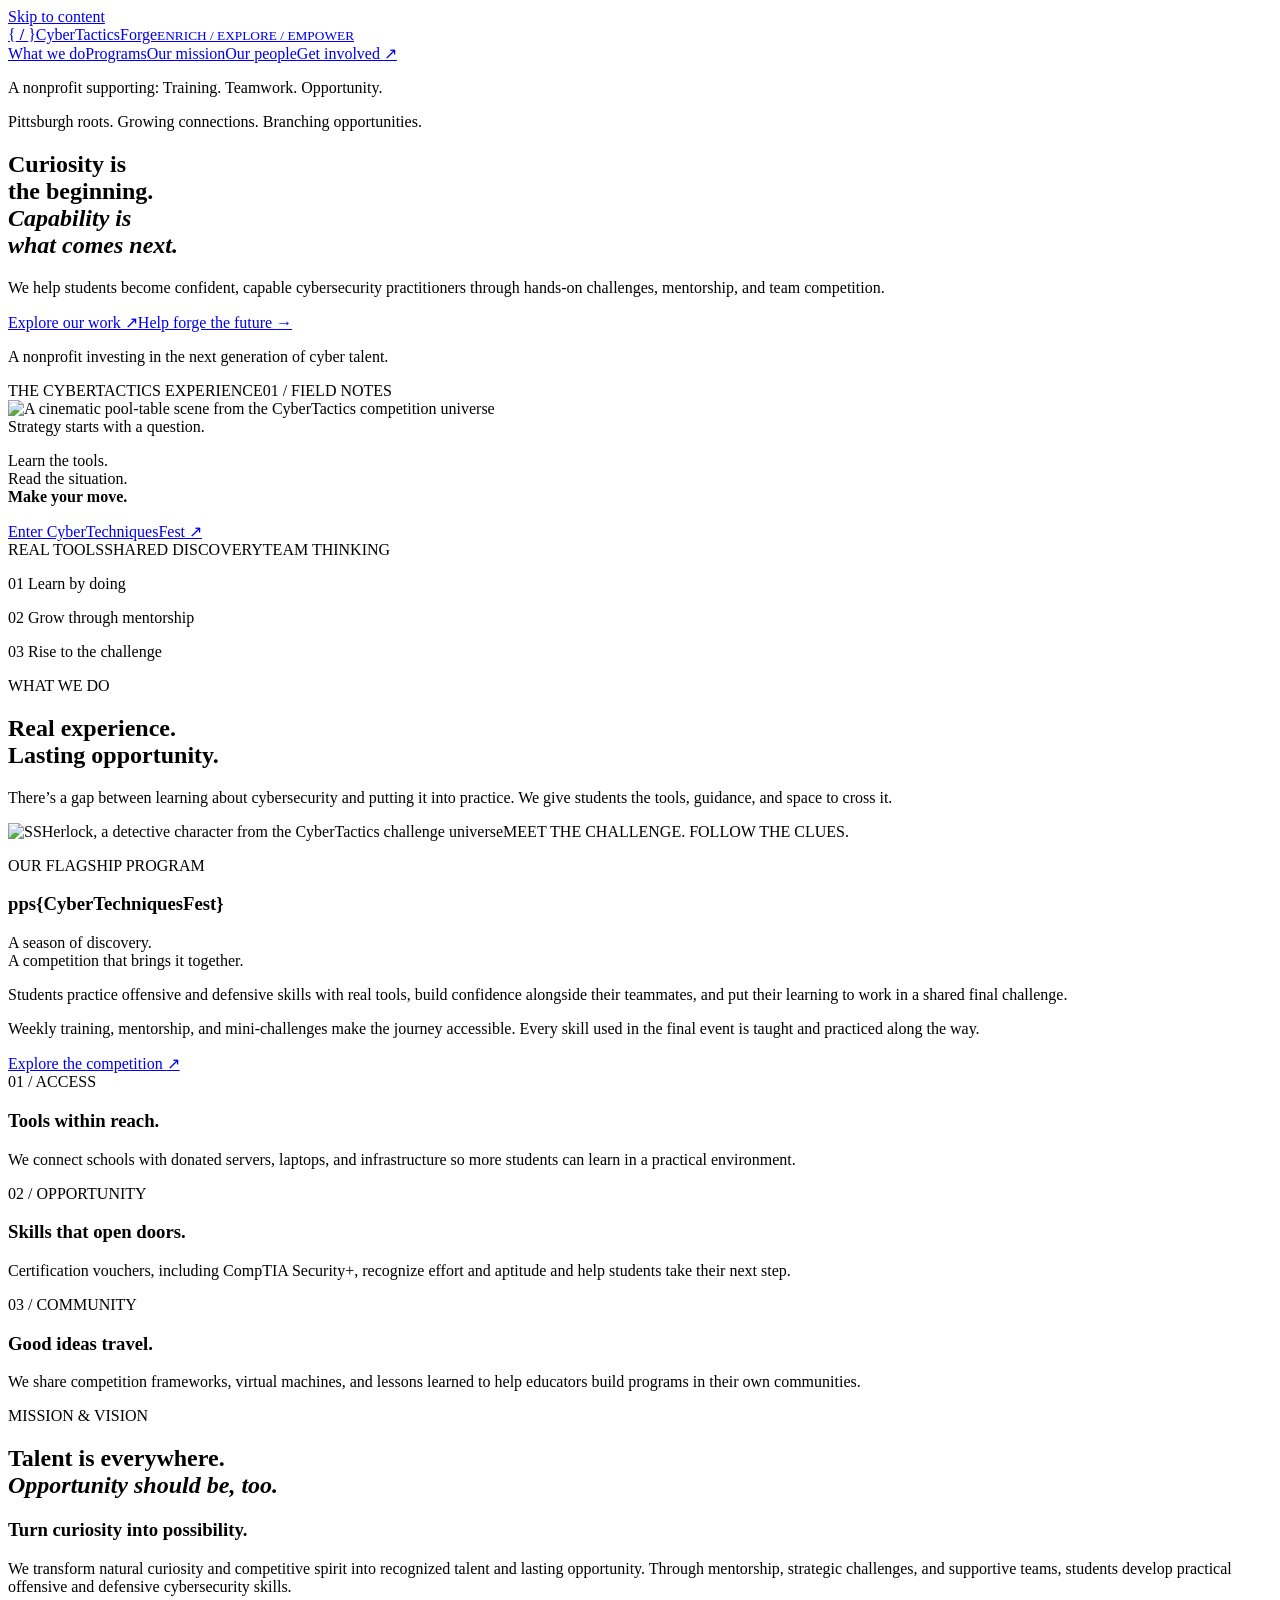
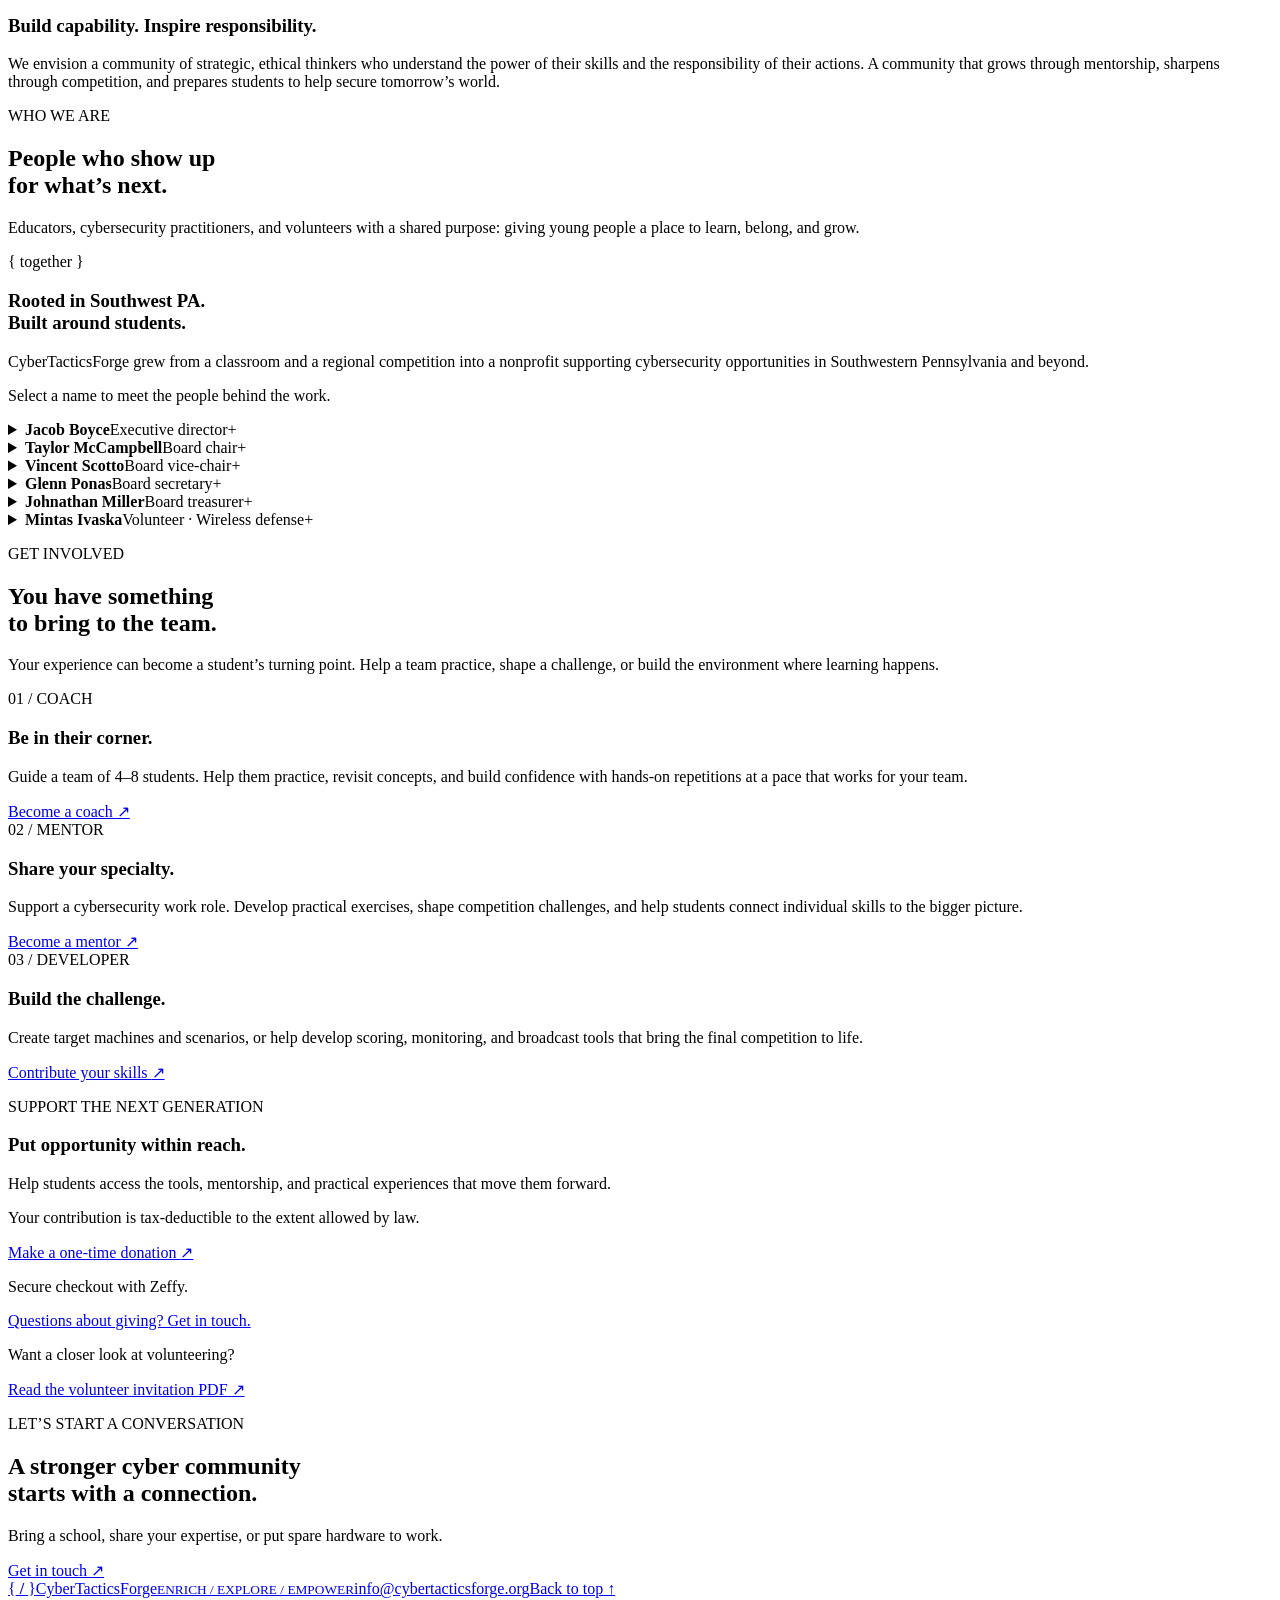
==== index.html @ 48d458e9 "Update index.html update non-profit emphasis at beginning" ====
<!doctype html>

<html lang="en">
  <head>
    <meta charset="utf-8" />
    <meta content="width=device-width, initial-scale=1" name="viewport" />
    <meta content="#171a1c" name="theme-color" />
    <meta
      content="CyberTacticsForge helps students turn curiosity into practical cybersecurity skills through mentorship, hands-on learning, and team competition in Southwestern Pennsylvania."
      name="description"
    />
    <title>CyberTacticsForge | A Nonprofit | Curiosity. Capability. Opportunity.</title>
    <link
      href="assets/CyberTacticsForge-webicon.png"
      rel="icon"
      type="image/png"
    />
    <link href="index.css" rel="stylesheet" />
    <script defer="" src="index.js"></script>
  </head>
  <body>
    <a class="skip-link" href="#main">Skip to content</a>
    <header class="site-header">
      <div class="wrap header-inner">
        <a aria-label="CyberTacticsForge home" class="brand" href="#home"
          ><span aria-hidden="true" class="brand-mark">{<b> / </b>}</span
          ><span
            >CyberTactics<span class="brand-forge">Forge</span
            ><small>ENRICH / EXPLORE / EMPOWER</small></span
          ></a
        >
        <button
          aria-controls="navigation"
          aria-expanded="false"
          class="menu-toggle"
          hidden=""
        >
          Menu <span aria-hidden="true">+</span>
        </button>
        <nav aria-label="Main navigation" id="navigation">
          <a href="#whatwedo">What we do</a
          ><a href="/programs/">Programs</a
          ><a href="#missionvision">Our mission</a
          ><a href="#whoweare">Our people</a
          ><a class="nav-cta" href="#getinvolved"
            >Get involved <span aria-hidden="true">↗</span></a
          >
        </nav>
      </div>
    </header>
    <main id="main">
      <section aria-labelledby="hero-title" class="hero" id="home">
        <div class="wrap hero-grid">
          <div class="hero-copy">
            <p class="eyebrow">
              <span class="signal"></span> A nonprofit supporting: Training. Teamwork. Opportunity.
            </p>
            <p class="eyebrow">
              <span class="signal"></span> Pittsburgh roots. Growing connections. Branching opportunities.
            </p>
            <h1 id="hero-title">
              Curiosity is<br />the beginning.<br /><em
                >Capability is<br />what comes next.</em
              >
            </h1>
            <p class="hero-description">
              We help students become confident, capable cybersecurity
              practitioners through hands-on challenges, mentorship, and team
              competition.
            </p>
            <div class="actions">
              <a class="button primary" href="#whatwedo"
                >Explore our work <span aria-hidden="true">↗</span></a
              ><a class="text-link" href="#getinvolved"
                >Help forge the future <span aria-hidden="true">→</span></a
              >
            </div>
            <p class="hero-note">
              A nonprofit investing in the next generation of cyber talent.
            </p>
          </div>
          <div class="hero-visual">
            <div class="visual-top">
              <span>THE CYBERTACTICS EXPERIENCE</span
              ><span aria-hidden="true">01 / FIELD NOTES</span>
            </div>
            <img
              alt="A cinematic pool-table scene from the CyberTactics competition universe"
              fetchpriority="high"
              height="686"
              src="assets/competition-pool.webp"
              width="1200"
            />
            <div class="visual-caption">
              <span class="eyebrow">Strategy starts with a question.</span>
              <p>
                Learn the tools.<br />Read the situation.<br /><strong
                  >Make your move.</strong
                >
              </p>
              <a href="https://jboyce1.github.io/ppsCTF"
                >Enter CyberTechniquesFest <span aria-hidden="true">↗</span></a
              >
            </div>
            <div class="visual-bottom">
              <span>REAL TOOLS</span><span>SHARED DISCOVERY</span
              ><span>TEAM THINKING</span>
            </div>
          </div>
        </div>
      </section>
      <div class="principles">
        <div class="wrap">
          <p><span>01</span> Learn by doing</p>
          <p><span>02</span> Grow through mentorship</p>
          <p><span>03</span> Rise to the challenge</p>
        </div>
      </div>
      <section aria-labelledby="work-title" class="section wrap" id="whatwedo">
        <div class="section-heading">
          <div>
            <p class="eyebrow">WHAT WE DO</p>
            <h2 id="work-title">Real experience.<br />Lasting opportunity.</h2>
          </div>
          <p>
            There’s a gap between learning about cybersecurity and putting it
            into practice. We give students the tools, guidance, and space to
            cross it.
          </p>
        </div>
        <article class="feature">
          <div class="feature-art">
            <img
              alt="SSHerlock, a detective character from the CyberTactics challenge universe"
              height="686"
              loading="lazy"
              src="assets/competition-detective.webp"
              width="1200"
            /><span>MEET THE CHALLENGE. FOLLOW THE CLUES.</span>
          </div>
          <div class="feature-copy">
            <p class="eyebrow">OUR FLAGSHIP PROGRAM</p>
            <h3>pps{CyberTechniquesFest}</h3>
            <p class="lead">
              A season of discovery.<br />A competition that brings it together.
            </p>
            <p>
              Students practice offensive and defensive skills with real tools,
              build confidence alongside their teammates, and put their learning
              to work in a shared final challenge.
            </p>
            <p>
              Weekly training, mentorship, and mini-challenges make the journey
              accessible. Every skill used in the final event is taught and
              practiced along the way.
            </p>
            <a class="button dark" href="https://jboyce1.github.io/ppsCTF"
              >Explore the competition <span aria-hidden="true">↗</span></a
            >
          </div>
        </article>
        <div class="support-grid">
          <article>
            <span class="card-index">01 / ACCESS</span>
            <h3>Tools within reach.</h3>
            <p>
              We connect schools with donated servers, laptops, and
              infrastructure so more students can learn in a practical
              environment.
            </p>
          </article>
          <article>
            <span class="card-index">02 / OPPORTUNITY</span>
            <h3>Skills that open doors.</h3>
            <p>
              Certification vouchers, including CompTIA Security+, recognize
              effort and aptitude and help students take their next step.
            </p>
          </article>
          <article>
            <span class="card-index">03 / COMMUNITY</span>
            <h3>Good ideas travel.</h3>
            <p>
              We share competition frameworks, virtual machines, and lessons
              learned to help educators build programs in their own communities.
            </p>
          </article>
        </div>
      </section>
      <section
        aria-labelledby="mission-title"
        class="mission section"
        id="missionvision"
      >
        <div class="wrap mission-grid">
          <div>
            <p class="eyebrow">MISSION &amp; VISION</p>
            <h2 id="mission-title">
              Talent is everywhere.<br /><em>Opportunity should be, too.</em>
            </h2>
          </div>
          <div class="mission-copy">
            <h3>Turn curiosity into possibility.</h3>
            <p>
              We transform natural curiosity and competitive spirit into
              recognized talent and lasting opportunity. Through mentorship,
              strategic challenges, and supportive teams, students develop
              practical offensive and defensive cybersecurity skills.
            </p>
            <h3>Build capability. Inspire responsibility.</h3>
            <p>
              We envision a community of strategic, ethical thinkers who
              understand the power of their skills and the responsibility of
              their actions. A community that grows through mentorship, sharpens
              through competition, and prepares students to help secure
              tomorrow’s world.
            </p>
          </div>
        </div>
      </section>
      <section
        aria-labelledby="people-title"
        class="section wrap"
        id="whoweare"
      >
        <div class="section-heading">
          <div>
            <p class="eyebrow">WHO WE ARE</p>
            <h2 id="people-title">People who show up<br />for what’s next.</h2>
          </div>
          <p>
            Educators, cybersecurity practitioners, and volunteers with a shared
            purpose: giving young people a place to learn, belong, and grow.
          </p>
        </div>
        <div class="people-layout">
          <aside>
            <span aria-hidden="true" class="section-number">{ together }</span>
            <h3>Rooted in Southwest PA.<br />Built around students.</h3>
            <p>
              CyberTacticsForge grew from a classroom and a regional competition
              into a nonprofit supporting cybersecurity opportunities in
              Southwestern Pennsylvania and beyond.
            </p>
            <p class="muted">
              Select a name to meet the people behind the work.
            </p>
          </aside>
          <div class="people-list">
            <details class="person">
              <summary>
                <span
                  ><strong>Jacob Boyce</strong
                  ><span class="role">Executive director</span></span
                ><span aria-hidden="true" class="expand">+</span>
              </summary>
              <p>
                A veteran teacher of Pittsburgh Public Schools and an
                Intelligence Analyst/Cyber Operations Specialist with the U.S.
                Army Reserve. Mr. Boyce found an unmet need in cybersecurity
                among secondary students in the Pittsburgh area. He started
                teaching a course on offensive/defensive cyber operations that
                turned into a competition aimed at secondary students called
                pps{CyberTacticsFest}, due to the growth of this competition he
                founded the CyberTacticsForge to offer his students more
                opportunities and provide more relevant and engaging content as
                well as to provide students in SW PA with more opportunities.
                Mr. Boyce hopes to help grow local cybersecurity talent in
                Pittsburgh and assist teachers across the country in doing the
                same in their area.
              </p>
            </details>
            <details class="person">
              <summary>
                <span
                  ><strong>Taylor McCampbell</strong
                  ><span class="role">Board chair</span></span
                ><span aria-hidden="true" class="expand">+</span>
              </summary>
              <p>
                A graduate of Carnegie Mellon University, Taylor McCampbell
                serves as the Board Chair for CyberTacticsForge. As a lead
                coordinator and challenge author for picoCTF, he has been
                instrumental in connecting graduate students and educators with
                the pps{CyberTacticsFest}. His research at Carnegie Mellon’s
                CyLab focuses on lowering barriers for K–12 teachers to
                integrate cybersecurity education into their classrooms,
                aligning directly with CyberTacticsForge’s mission to expand
                access to hands-on cybersecurity learning. Taylor’s curiosity,
                mentorship, and commitment to authentic engagement continue to
                shape the organization’s growth and impact.
              </p>
            </details>
            <details class="person">
              <summary>
                <span
                  ><strong>Vincent Scotto</strong
                  ><span class="role">Board vice-chair</span></span
                ><span aria-hidden="true" class="expand">+</span>
              </summary>
              <p>
                A passionate educator and administrator in Pittsburgh Public
                Schools, Vincent is known for his hands-on leadership. He is the
                familiar face that engages with students and teachers in schools
                across the district. Deeply connected to the educational
                community, he coordinates opportunities for Pittsburgh students
                to engage in local and regional STEAM programs and initiatives,
                building meaningful bridges between classrooms and real-world
                experiences. As Vice Chair, Vincent guides CyberTacticsForge’s
                efforts to reach students and schools where the impact will be
                most meaningful, amplifying student voice and creating pathways
                for mentorship and authentic learning.
              </p>
            </details>
            <details class="person">
              <summary>
                <span
                  ><strong>Glenn Ponas</strong
                  ><span class="role">Board secretary</span></span
                ><span aria-hidden="true" class="expand">+</span>
              </summary>
              <p>
                As a retired teacher with Pittsburgh Public Schools, Glenn
                brings a nuanced and practical understanding of how to
                collaborate effectively with school administration while
                maintaining a strong focus on student experience. With extensive
                experience in workforce development and education-to-industry
                pipelines, Glenn explores and expands opportunities for students
                to gain applicable, real-world experience. As the Executive
                Director of Aerium, a Pennsylvania-based 501(c)(3), he leads
                efforts to accelerate the commercialization of next-generation
                AAM, UAS, and crewed aircraft technologies—and to develop the
                workforce that will build, operate, and sustain them.
              </p>
            </details>
            <details class="person">
              <summary>
                <span
                  ><strong>Johnathan Miller</strong
                  ><span class="role">Board treasurer</span></span
                ><span aria-hidden="true" class="expand">+</span>
              </summary>
              <p>
                A Master Host Analyst and Cyber Operations Specialist in the
                U.S. Army Reserve, Mr. Miller brings extensive real-world
                expertise to CyberTacticsForge. As a full-time network defender
                with experience as a Director of Information, Threat Hunter, and
                Information Security Manager, he ensures that CyberTacticsForge
                provides participants with relevant, industry-aligned, and
                marketable skills. His leadership helps maintain the
                organization’s focus on delivering authentic, hands-on
                experiences that reflect the current demands of the
                cybersecurity field.
              </p>
            </details>
            <details class="person">
              <summary>
                <span
                  ><strong>Mintas Ivaska</strong
                  ><span class="role">Volunteer · Wireless defense</span></span
                ><span aria-hidden="true" class="expand">+</span>
              </summary>
              <p>
                A cybersecurity student at Robert Morris University, Mintas is
                tackling the wireless and radio-frequency defense components of
                the upcoming pps{CyberTacticsFest}. Methodical, communicative,
                and highly self-motivated, he has been instrumental in shaping
                how wireless defense work roles will appear in the final
                competition, from technical design to student-facing
                presentation. Mintas currently trains with the same toolset used
                in the event and has also supported outreach efforts, helping to
                bring new partners such as the Western Area Career &amp;
                Technology Center into the CyberTacticsForge community. His
                enthusiasm for hands-on learning and his interest in developing
                a future UAS hacking competition reflect his growing leadership
                in the field of cybersecurity education.
              </p>
            </details>
          </div>
        </div>
      </section>
      <section
        aria-labelledby="involve-title"
        class="involve section"
        id="getinvolved"
      >
        <div class="wrap">
          <div class="section-heading">
            <div>
              <p class="eyebrow">GET INVOLVED</p>
              <h2 id="involve-title">
                You have something<br />to bring to the team.
              </h2>
            </div>
            <p>
              Your experience can become a student’s turning point. Help a team
              practice, shape a challenge, or build the environment where
              learning happens.
            </p>
          </div>
          <div class="roles">
            <article>
              <span class="card-index">01 / COACH</span>
              <h3>Be in their corner.</h3>
              <p>
                Guide a team of 4–8 students. Help them practice, revisit
                concepts, and build confidence with hands-on repetitions at a
                pace that works for your team.
              </p>
              <a
                href="mailto:info@cybertacticsforge.org?subject=Volunteering%20as%20a%20coach"
                >Become a coach <span aria-hidden="true">↗</span></a
              >
            </article>
            <article>
              <span class="card-index">02 / MENTOR</span>
              <h3>Share your specialty.</h3>
              <p>
                Support a cybersecurity work role. Develop practical exercises,
                shape competition challenges, and help students connect
                individual skills to the bigger picture.
              </p>
              <a
                href="mailto:info@cybertacticsforge.org?subject=Volunteering%20as%20a%20mentor"
                >Become a mentor <span aria-hidden="true">↗</span></a
              >
            </article>
            <article>
              <span class="card-index">03 / DEVELOPER</span>
              <h3>Build the challenge.</h3>
              <p>
                Create target machines and scenarios, or help develop scoring,
                monitoring, and broadcast tools that bring the final competition
                to life.
              </p>
              <a
                href="mailto:info@cybertacticsforge.org?subject=Volunteering%20as%20a%20developer"
                >Contribute your skills <span aria-hidden="true">↗</span></a
              >
            </article>
          </div>
          <div class="donation" id="support">
            <div>
              <p class="eyebrow">SUPPORT THE NEXT GENERATION</p>
              <h3>Put opportunity within reach.</h3>
              <p>
                Help students access the tools, mentorship, and practical
                experiences that move them forward.
              </p>
              <p class="donation-note">
                Your contribution is tax-deductible to the extent allowed by
                law.
              </p>
            </div>
            <div class="donation-action">
              <a
                class="button primary"
                href="https://www.zeffy.com/en-US/donation-form/help-forge-the-future"
                >Make a one-time donation <span aria-hidden="true">↗</span></a
              >
              <p class="donation-note">Secure checkout with Zeffy.</p>
              <a
                class="giving-question"
                href="mailto:info@cybertacticsforge.org?subject=Supporting%20CyberTacticsForge"
                >Questions about giving? Get in touch.</a
              >
            </div>
          </div>
          <div class="invitation">
            <p>Want a closer look at volunteering?</p>
            <a
              class="text-link"
              href="assets/cybertacticsfest%20invitation%20to%20get%20involved.pdf"
              >Read the volunteer invitation <span class="file-type">PDF</span>
              <span aria-hidden="true">↗</span></a
            >
          </div>
        </div>
      </section>
      <section aria-labelledby="contact-title" class="contact wrap">
        <div>
          <p class="eyebrow">LET’S START A CONVERSATION</p>
          <h2 id="contact-title">
            A stronger cyber community<br />starts with a connection.
          </h2>
          <p>
            Bring a school, share your expertise, or put spare hardware to work.
          </p>
        </div>
        <a class="button primary" href="mailto:info@cybertacticsforge.org"
          >Get in touch <span aria-hidden="true">↗</span></a
        >
      </section>
    </main>
    <footer>
      <div class="wrap footer-main">
        <a class="brand" href="#home"
          ><span aria-hidden="true" class="brand-mark">{<b> / </b>}</span
          ><span
            >CyberTactics<span class="brand-forge">Forge</span
            ><small>ENRICH / EXPLORE / EMPOWER</small></span
          ></a
        ><a href="mailto:info@cybertacticsforge.org"
          >info@cybertacticsforge.org</a
        ><a href="#home">Back to top ↑</a>
      </div>
      <div class="wrap footer-bottom">
        <span
          >CyberTacticsForge · A nonprofit focused on future cybersecurity
          professionals</span
        ><span>Pittsburgh, Pennsylvania</span>
      </div>
    </footer>
  </body>
</html>
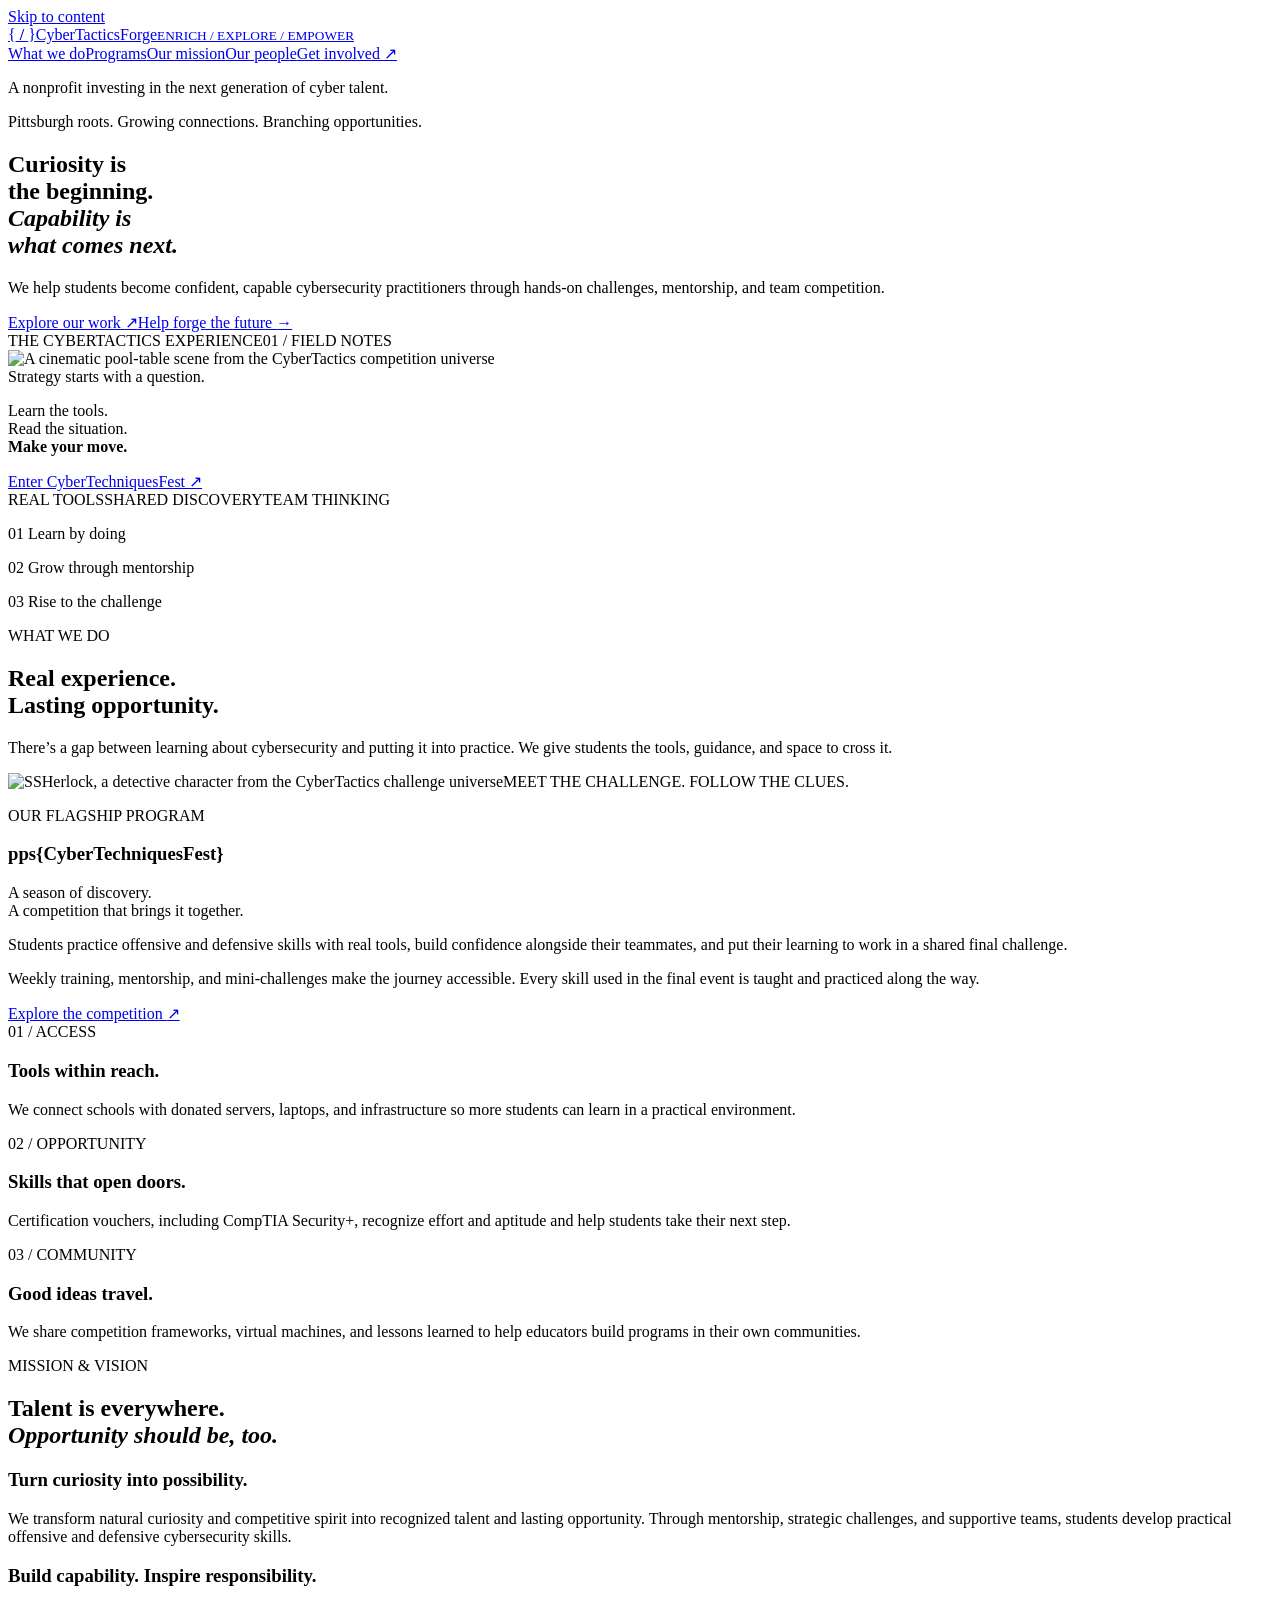
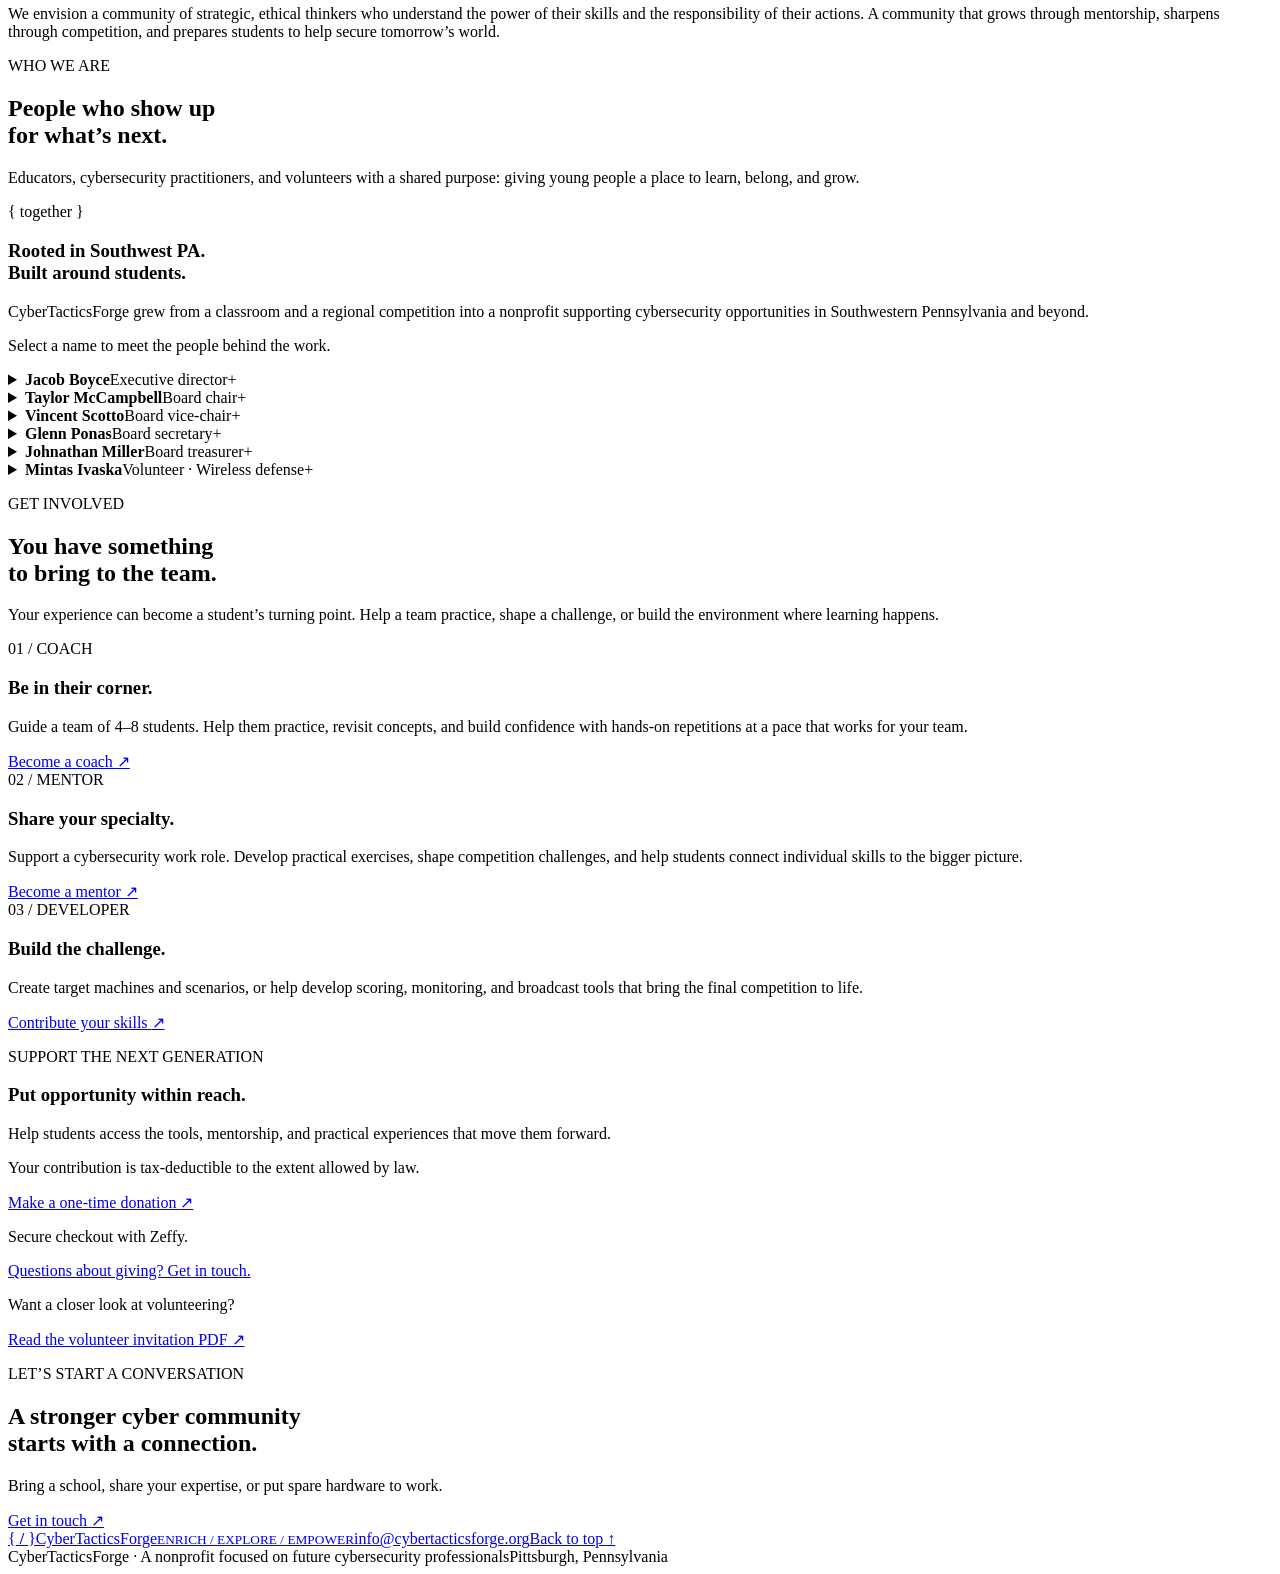
==== commit e43f4be4: "Update index.html" ====
--- a/index.html
+++ b/index.html
@@ -9,7 +9,7 @@
       content="CyberTacticsForge helps students turn curiosity into practical cybersecurity skills through mentorship, hands-on learning, and team competition in Southwestern Pennsylvania."
       name="description"
     />
-    <title>CyberTacticsForge | A Nonprofit | Curiosity. Capability. Opportunity.</title>
+    <title>CyberTacticsForge 501(c)(3) | Curiosity. Capability. Opportunity.</title>
     <link
       href="assets/CyberTacticsForge-webicon.png"
       rel="icon"
@@ -52,8 +52,8 @@
       <section aria-labelledby="hero-title" class="hero" id="home">
         <div class="wrap hero-grid">
           <div class="hero-copy">
-            <p class="eyebrow">
-              <span class="signal"></span> A nonprofit supporting: Training. Teamwork. Opportunity.
+            <p class="hero-note">
+              A nonprofit investing in the next generation of cyber talent.
             </p>
             <p class="eyebrow">
               <span class="signal"></span> Pittsburgh roots. Growing connections. Branching opportunities.
@@ -72,12 +72,9 @@
               <a class="button primary" href="#whatwedo"
                 >Explore our work <span aria-hidden="true">↗</span></a
               ><a class="text-link" href="#getinvolved"
-                >Help forge the future <span aria-hidden="true">→</span></a
-              >
-            </div>
-            <p class="hero-note">
-              A nonprofit investing in the next generation of cyber talent.
-            </p>
+                >Help forge the future <span aria-hidden="true">→</span>
+              </a>
+            </div>
           </div>
           <div class="hero-visual">
             <div class="visual-top">
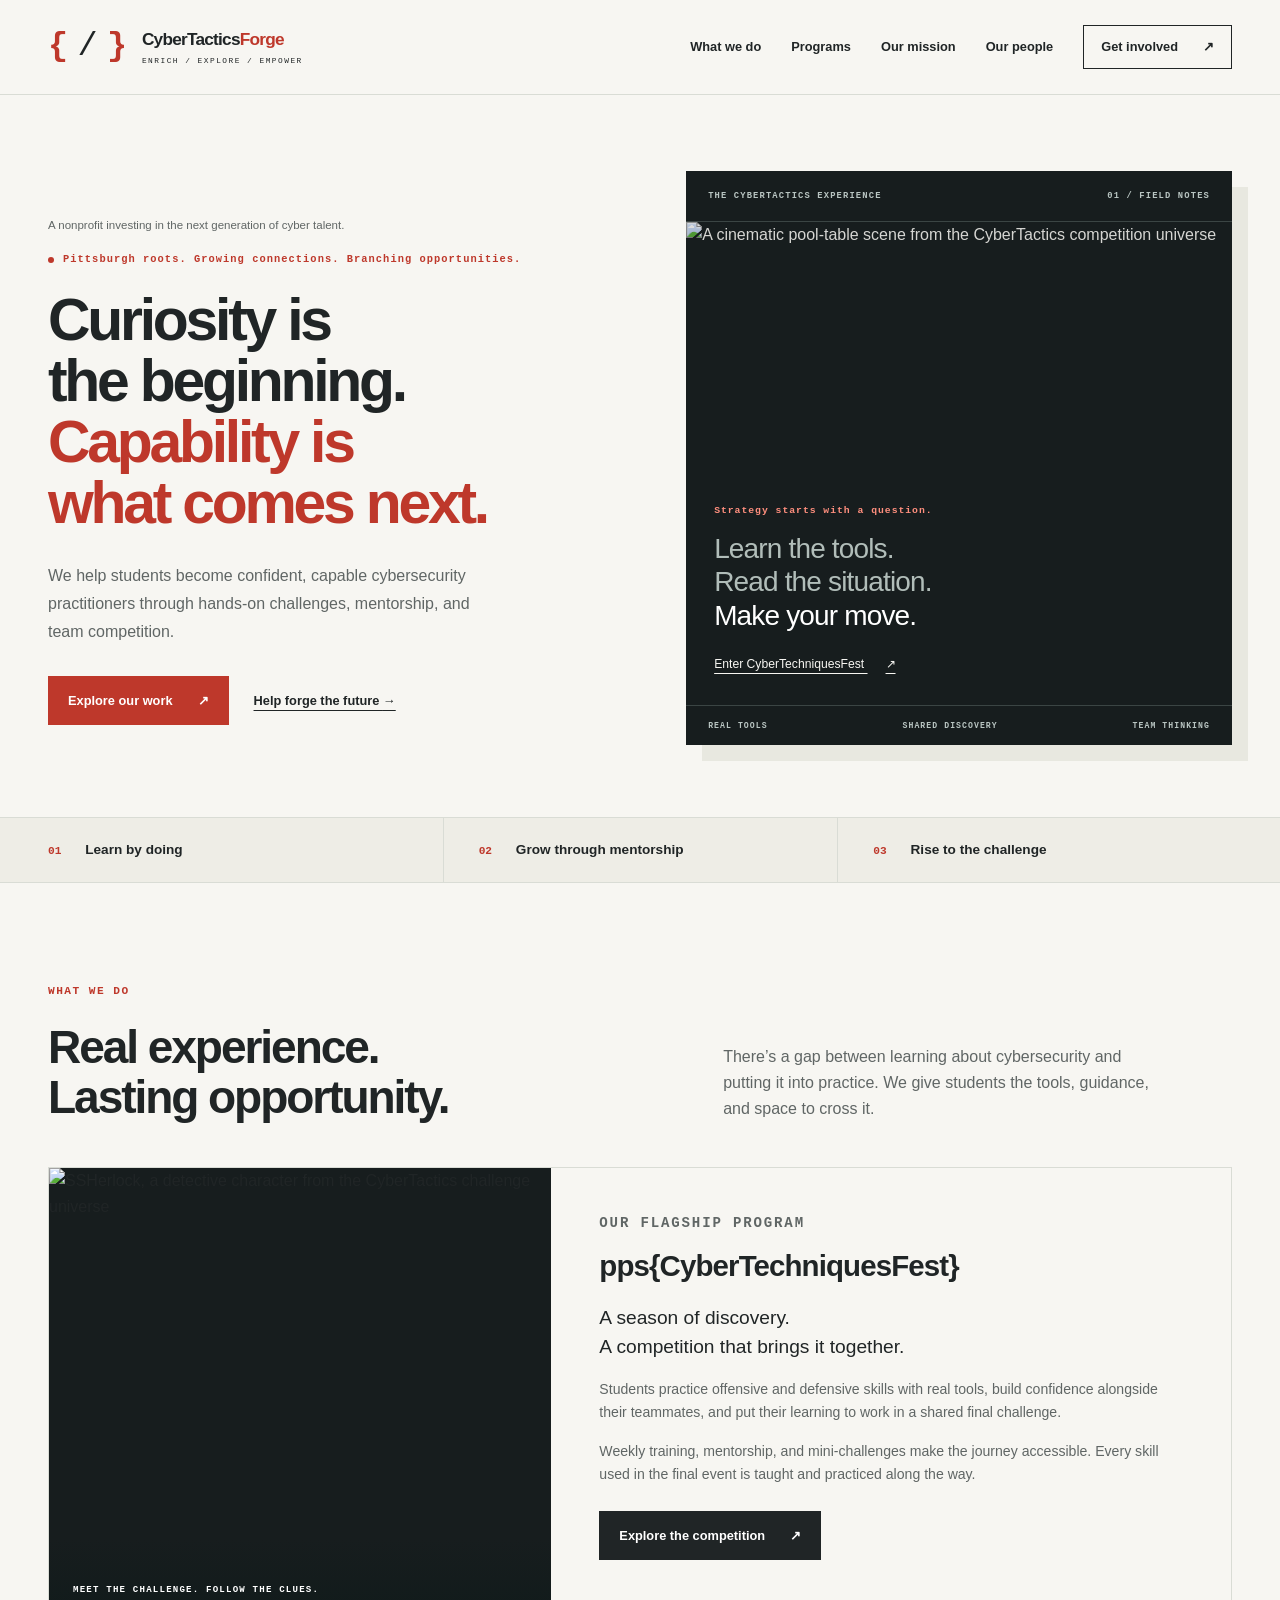
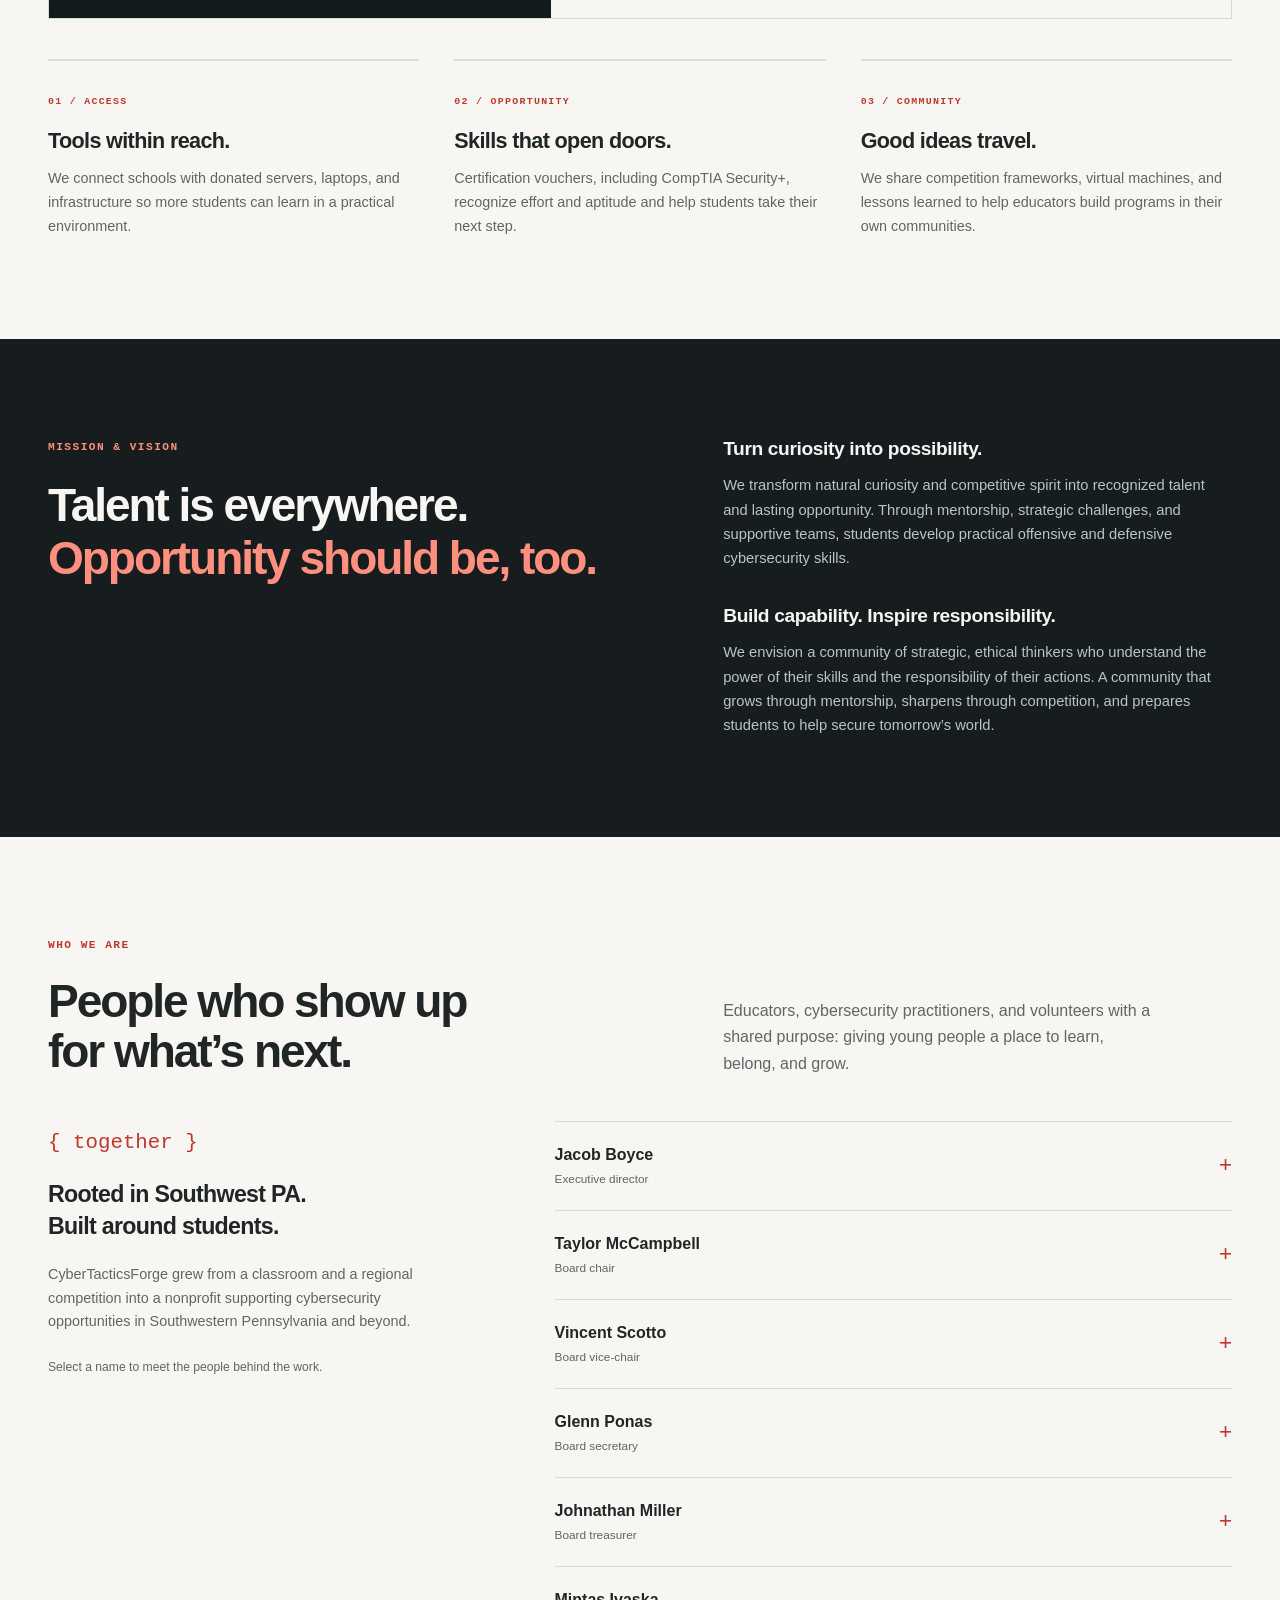
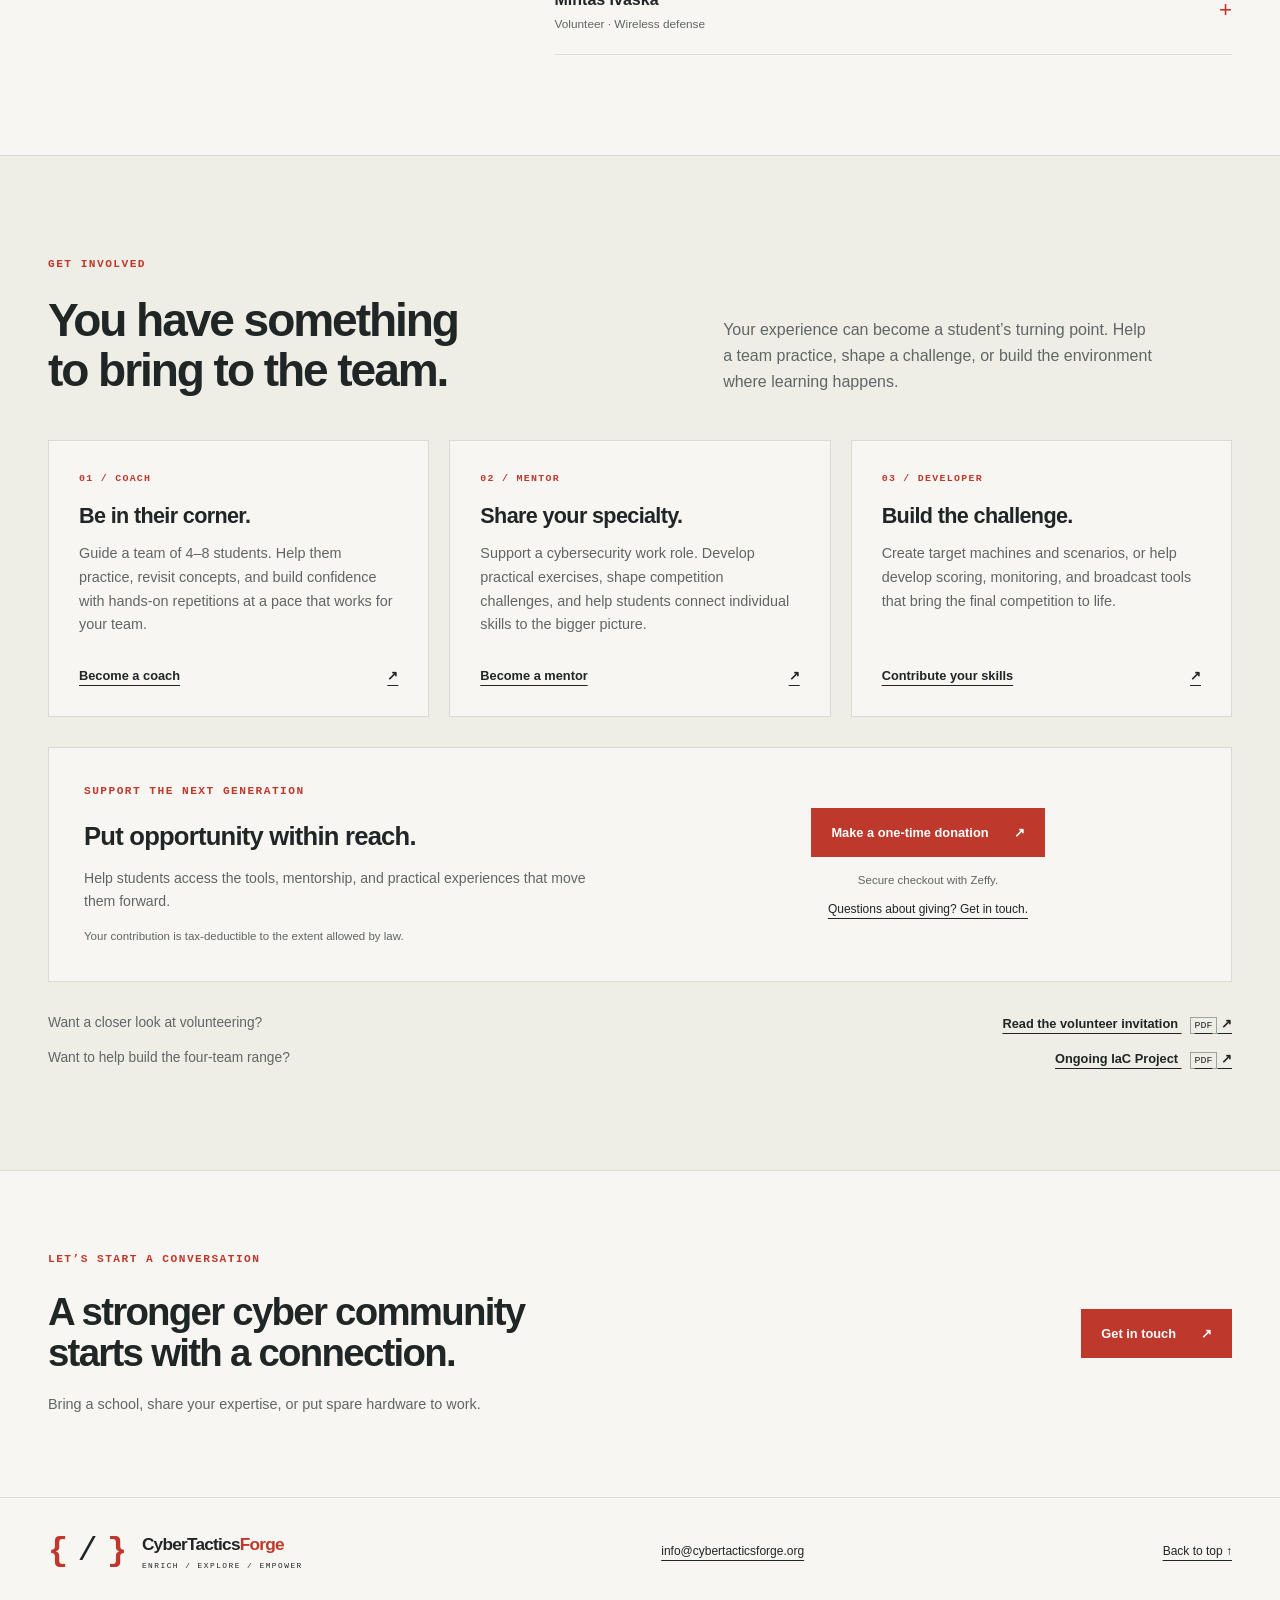
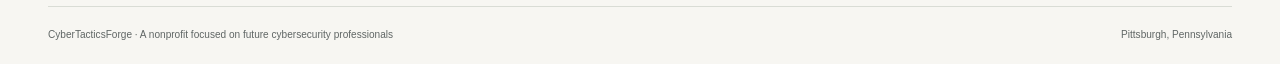
==== commit e15e36a1: "Add Ongoing IaC Project PDF under the volunteer invitation Publish Draft 0.3 of the four-team force-" ====
--- a/index.html
+++ b/index.html
@@ -472,6 +472,15 @@
               <span aria-hidden="true">↗</span></a
             >
           </div>
+          <div class="invitation">
+            <p>Want to help build the four-team range?</p>
+            <a
+              class="text-link"
+              href="assets/CyberTacticsForge_Tactics_Force_vs_Force_Deployment_Plan_Draft_0.3_Four_Team.pdf"
+              >Ongoing IaC Project <span class="file-type">PDF</span>
+              <span aria-hidden="true">↗</span></a
+            >
+          </div>
         </div>
       </section>
       <section aria-labelledby="contact-title" class="contact wrap">
--- a/index.css
+++ b/index.css
@@ -0,0 +1,958 @@
+:root {
+  --paper: #f7f6f2;
+  --ink: #202526;
+  --muted: #606665;
+  --red: #be382b;
+  --line: #d9dcd5;
+  --dark: #171d1e;
+  --warm: #eeede6;
+  --white: #fff;
+  --accent: #ff8f7e;
+}
+* {
+  box-sizing: border-box;
+}
+html {
+  scroll-behavior: smooth;
+  scroll-padding-top: 110px;
+}
+body {
+  margin: 0;
+  background: var(--paper);
+  color: var(--ink);
+  font-family: Arial, Helvetica, sans-serif;
+  font-size: 16px;
+  line-height: 1.65;
+}
+a {
+  color: inherit;
+  text-underline-offset: 5px;
+}
+button {
+  font: inherit;
+}
+img {
+  display: block;
+  max-width: 100%;
+  height: auto;
+}
+h1,
+h2,
+h3,
+p {
+  margin: 0;
+}
+h1,
+h2,
+h3 {
+  line-height: 1.08;
+  letter-spacing: -0.045em;
+}
+h2 {
+  font-size: clamp(2rem, 3.6vw, 3.25rem);
+  font-weight: 600;
+}
+h3 {
+  font-size: 1.5rem;
+  font-weight: 600;
+  letter-spacing: -0.03em;
+}
+p + p {
+  margin-top: 1rem;
+}
+em {
+  font-style: normal;
+}
+.wrap {
+  width: min(1200px, calc(100% - 96px));
+  margin-inline: auto;
+}
+.section {
+  padding-block: 100px;
+}
+section[id] {
+  scroll-margin-top: 12px;
+}
+.eyebrow,
+.card-index,
+.visual-top,
+.visual-bottom,
+.feature-art > span {
+  font-family: monospace;
+  font-size: 0.7rem;
+  line-height: 1.6;
+  letter-spacing: 0.13em;
+  font-weight: 600;
+}
+.eyebrow {
+  margin-bottom: 22px;
+  color: var(--red);
+}
+.skip-link {
+  position: fixed;
+  top: 10px;
+  left: 10px;
+  transform: translateY(-160%);
+  background: white;
+  color: var(--ink);
+  padding: 12px;
+  z-index: 100;
+}
+.skip-link:focus {
+  transform: none;
+}
+:focus-visible {
+  outline: 3px solid var(--red);
+  outline-offset: 5px;
+}
+a,
+button,
+summary {
+  -webkit-tap-highlight-color: transparent;
+}
+.site-header {
+  position: sticky;
+  top: 0;
+  z-index: 20;
+  background: var(--paper);
+  border-bottom: 1px solid var(--line);
+}
+.header-inner {
+  display: flex;
+  align-items: center;
+  justify-content: space-between;
+  min-height: 94px;
+  gap: 25px;
+}
+.brand {
+  display: flex;
+  align-items: center;
+  gap: 12px;
+  font-size: 1.08rem;
+  font-weight: 750;
+  letter-spacing: -0.045em;
+  text-decoration: none;
+  white-space: nowrap;
+  line-height: 1.3;
+}
+.brand-forge {
+  color: var(--red);
+}
+.brand-mark {
+  font-family: monospace;
+  font-size: 2.1rem;
+  letter-spacing: -0.16em;
+  color: var(--red);
+  margin-right: 8px;
+}
+.brand-mark b {
+  color: var(--ink);
+  font-weight: 400;
+}
+.brand small {
+  display: block;
+  margin-top: 5px;
+  font-family: monospace;
+  font-size: 0.49rem;
+  letter-spacing: 0.19em;
+  font-weight: 500;
+}
+nav {
+  display: flex;
+  align-items: center;
+  gap: 30px;
+}
+nav a {
+  font-size: 0.8rem;
+  text-decoration: none;
+  font-weight: 600;
+}
+nav a:hover,
+nav a[aria-current] {
+  color: var(--red);
+}
+nav .nav-cta {
+  border: 1px solid var(--ink);
+  padding: 10px 17px;
+  display: flex;
+  gap: 25px;
+}
+nav .nav-cta:hover {
+  background: var(--ink);
+  color: white;
+}
+.menu-toggle {
+  border: 1px solid var(--line);
+  padding: 7px 12px;
+  background: transparent;
+  cursor: pointer;
+}
+.hero {
+  overflow: hidden;
+}
+.hero-grid {
+  display: grid;
+  grid-template-columns: 1.05fr 1fr;
+  gap: 65px;
+  padding-block: 76px 72px;
+  align-items: center;
+}
+.hero h1 {
+  font-size: clamp(2.9rem, 4.6vw, 4.2rem);
+  letter-spacing: -0.055em;
+  font-weight: 600;
+  line-height: 1.035;
+}
+.hero h1 em {
+  color: var(--red);
+}
+.hero .eyebrow {
+  font-size: 0.65rem;
+  letter-spacing: 0.1em;
+  display: flex;
+  align-items: center;
+  gap: 9px;
+}
+.signal {
+  width: 6px;
+  height: 6px;
+  flex-shrink: 0;
+  background: var(--red);
+  border-radius: 50%;
+}
+.hero-description {
+  margin-top: 28px;
+  max-width: 440px;
+  color: var(--muted);
+  font-size: 1rem;
+  line-height: 1.75;
+}
+.actions {
+  display: flex;
+  align-items: center;
+  gap: 25px;
+  margin-top: 30px;
+  flex-wrap: wrap;
+}
+.button {
+  display: inline-flex;
+  justify-content: space-between;
+  align-items: center;
+  gap: 25px;
+  padding: 14px 20px;
+  font-size: 0.8rem;
+  font-weight: 600;
+  text-decoration: none;
+  transition: background 0.18s;
+}
+.primary {
+  background: var(--red);
+  color: white;
+}
+.primary:hover {
+  background: #982a20;
+}
+.dark {
+  background: var(--ink);
+  color: white;
+}
+.dark:hover {
+  background: #3c4646;
+}
+.text-link {
+  font-size: 0.8rem;
+  font-weight: 600;
+}
+.hero-note {
+  margin-top: 25px;
+  font-size: 0.72rem;
+  color: var(--muted);
+}
+.hero-visual {
+  position: relative;
+  background: var(--dark);
+  color: #f7f6f2;
+  min-height: 535px;
+  display: flex;
+  flex-direction: column;
+  box-shadow: 16px 16px 0 #e8e8e0;
+}
+.visual-top {
+  display: flex;
+  justify-content: space-between;
+  padding: 18px 22px;
+  color: #b9c5c2;
+  font-size: 0.55rem;
+  border-bottom: 1px solid #3b4544;
+  gap: 15px;
+}
+.hero-visual > img {
+  width: 100%;
+  height: 280px;
+  object-fit: cover;
+  opacity: 0.85;
+}
+.visual-caption {
+  padding: 25px 28px 28px;
+  background: linear-gradient(0deg, var(--dark) 85%, transparent);
+  margin-top: -24px;
+  position: relative;
+}
+.visual-caption .eyebrow {
+  color: var(--accent);
+  font-size: 0.61rem;
+  margin-bottom: 13px;
+}
+.visual-caption p {
+  font-size: 1.75rem;
+  letter-spacing: -0.03em;
+  line-height: 1.2;
+  color: #b1bdb9;
+}
+.visual-caption strong {
+  color: white;
+  font-weight: 500;
+}
+.visual-caption > a {
+  display: inline-block;
+  margin-top: 22px;
+  font-size: 0.76rem;
+}
+.visual-caption > a span {
+  margin-left: 18px;
+}
+.visual-bottom {
+  display: flex;
+  justify-content: space-between;
+  padding: 13px 22px;
+  border-top: 1px solid #3b4544;
+  color: #b9c5c2;
+  font-size: 0.51rem;
+  gap: 8px;
+}
+.principles {
+  border-block: 1px solid var(--line);
+  background: var(--warm);
+}
+.principles .wrap {
+  display: grid;
+  grid-template-columns: repeat(3, 1fr);
+}
+.principles p {
+  padding: 21px 0;
+  font-size: 0.85rem;
+  font-weight: 600;
+  margin: 0;
+}
+.principles p:not(:first-child) {
+  border-left: 1px solid var(--line);
+  padding-left: 35px;
+}
+.principles span {
+  font-family: monospace;
+  color: var(--red);
+  font-size: 0.7rem;
+  margin-right: 20px;
+}
+.section-heading {
+  display: grid;
+  grid-template-columns: 1.15fr 1fr;
+  gap: 90px;
+  align-items: end;
+  margin-bottom: 44px;
+}
+.section-heading > p {
+  color: var(--muted);
+  max-width: 430px;
+}
+.feature {
+  display: grid;
+  grid-template-columns: 0.85fr 1.15fr;
+  border: 1px solid var(--line);
+}
+.feature-art {
+  position: relative;
+  min-height: 450px;
+  background: var(--dark);
+  overflow: hidden;
+}
+.feature-art img {
+  position: absolute;
+  inset: 0;
+  width: 100%;
+  height: 100%;
+  object-fit: cover;
+}
+.feature-art > span {
+  position: absolute;
+  bottom: 0;
+  left: 0;
+  right: 0;
+  padding: 44px 24px 20px;
+  background: linear-gradient(transparent, #111b1b);
+  color: white;
+  font-size: 0.57rem;
+}
+.feature-copy {
+  padding: 44px 48px;
+}
+.feature-copy h3 {
+  font-size: clamp(1.5rem, 2.3vw, 2rem);
+  overflow-wrap: anywhere;
+}
+.feature-copy .eyebrow {
+  margin-bottom: 16px;
+}
+.feature-copy .lead {
+  font-size: 1.2rem;
+  line-height: 1.5;
+  color: var(--ink);
+  margin-top: 22px;
+}
+.feature-copy p {
+  font-size: 0.88rem;
+  color: var(--muted);
+}
+.feature-copy .button {
+  margin-top: 24px;
+}
+.support-grid {
+  display: grid;
+  grid-template-columns: repeat(3, 1fr);
+  gap: 35px;
+  margin-top: 40px;
+}
+.support-grid article {
+  padding-top: 25px;
+  border-top: 2px solid var(--line);
+}
+.card-index {
+  color: var(--red);
+  font-size: 0.62rem;
+}
+.support-grid h3,
+.roles h3 {
+  margin-top: 17px;
+  margin-bottom: 15px;
+  font-size: 1.35rem;
+}
+.support-grid p,
+.roles p {
+  color: var(--muted);
+  font-size: 0.9rem;
+}
+.mission {
+  background: var(--dark);
+  color: var(--paper);
+}
+.mission-grid {
+  display: grid;
+  grid-template-columns: 1.15fr 1fr;
+  gap: 90px;
+}
+.mission .eyebrow {
+  color: var(--accent);
+}
+.mission h2 {
+  line-height: 1.16;
+}
+.mission h2 em {
+  color: var(--accent);
+}
+.mission-copy h3 {
+  font-size: 1.2rem;
+  letter-spacing: -0.02em;
+  margin-bottom: 14px;
+}
+.mission-copy p {
+  color: #b9c5c2;
+  font-size: 0.92rem;
+}
+.mission-copy h3:not(:first-child) {
+  margin-top: 35px;
+}
+.people-layout {
+  display: grid;
+  grid-template-columns: 0.75fr 1.25fr;
+  gap: 100px;
+}
+.section-number {
+  display: block;
+  color: var(--red);
+  font: 1.3rem monospace;
+  padding: 10px 0 24px;
+}
+.people-layout aside h3 {
+  font-size: 1.45rem;
+  line-height: 1.4;
+  margin-bottom: 20px;
+}
+.people-layout aside p {
+  font-size: 0.9rem;
+  color: var(--muted);
+}
+.people-layout aside .muted {
+  font-size: 0.76rem;
+  margin-top: 23px;
+}
+.person {
+  border-top: 1px solid var(--line);
+}
+.person:last-child {
+  border-bottom: 1px solid var(--line);
+}
+.person summary {
+  display: flex;
+  justify-content: space-between;
+  gap: 20px;
+  align-items: center;
+  padding: 20px 0;
+  cursor: pointer;
+  list-style: none;
+}
+.person summary::-webkit-details-marker {
+  display: none;
+}
+.person summary strong {
+  font-size: 1rem;
+  font-weight: 600;
+}
+.role {
+  display: block;
+  font-size: 0.74rem;
+  color: var(--muted);
+  margin-top: 2px;
+}
+.expand {
+  font-size: 1.4rem;
+  color: var(--red);
+  transition: transform 0.15s;
+}
+.person[open] .expand {
+  transform: rotate(45deg);
+}
+.person[open] summary strong,
+.person summary:hover strong {
+  color: var(--red);
+}
+.person > p {
+  padding-bottom: 25px;
+  color: var(--muted);
+  font-size: 0.9rem;
+}
+.involve {
+  background: var(--warm);
+  border-block: 1px solid var(--line);
+}
+.roles {
+  display: grid;
+  grid-template-columns: repeat(3, 1fr);
+  gap: 20px;
+}
+.roles article {
+  padding: 30px;
+  background: var(--paper);
+  border: 1px solid var(--line);
+  display: flex;
+  flex-direction: column;
+}
+.roles a {
+  margin-top: auto;
+  padding-top: 28px;
+  display: flex;
+  align-items: center;
+  justify-content: space-between;
+  font-size: 0.8rem;
+  font-weight: 600;
+}
+.roles a:hover {
+  color: var(--red);
+}
+.invitation {
+  display: flex;
+  align-items: center;
+  justify-content: space-between;
+  gap: 20px;
+  margin-top: 30px;
+}
+.invitation + .invitation {
+  margin-top: 12px;
+}
+.invitation p {
+  font-size: 0.86rem;
+  color: var(--muted);
+}
+.file-type {
+  font: 0.62rem monospace;
+  border: 1px solid #9da39d;
+  padding: 2px 4px;
+  margin-left: 8px;
+}
+.contact {
+  padding-block: 80px;
+  display: flex;
+  align-items: center;
+  justify-content: space-between;
+  gap: 45px;
+}
+.contact h2 {
+  font-size: clamp(1.8rem, 3vw, 2.6rem);
+}
+.contact p:not(.eyebrow) {
+  color: var(--muted);
+  margin-top: 20px;
+  font-size: 0.9rem;
+}
+.contact .button {
+  flex-shrink: 0;
+}
+footer {
+  border-top: 1px solid var(--line);
+}
+.footer-main {
+  display: flex;
+  align-items: center;
+  justify-content: space-between;
+  gap: 20px;
+  padding-block: 32px;
+}
+.footer-main > a:not(.brand) {
+  font-size: 0.75rem;
+}
+.footer-bottom {
+  display: flex;
+  justify-content: space-between;
+  gap: 20px;
+  border-top: 1px solid var(--line);
+  padding-block: 20px;
+  color: var(--muted);
+  font-size: 0.63rem;
+}
+::selection {
+  background: #f5c2b9;
+  color: var(--ink);
+}
+@media (min-width: 1500px) {
+  .hero-grid {
+    padding-block: 95px;
+  }
+  .hero h1 {
+    font-size: 4.5rem;
+  }
+}
+@media (max-width: 1050px) {
+  .wrap {
+    width: calc(100% - 56px);
+  }
+  nav {
+    gap: 18px;
+  }
+  .hero-grid {
+    gap: 35px;
+  }
+  .hero h1 {
+    font-size: 3.5rem;
+  }
+  .hero-visual {
+    min-height: 0;
+  }
+  .hero-visual > img {
+    height: 245px;
+  }
+  .section-heading,
+  .mission-grid {
+    gap: 45px;
+  }
+  .feature-copy {
+    padding: 32px;
+  }
+  .people-layout {
+    gap: 50px;
+  }
+  .roles article {
+    padding: 25px;
+  }
+  .actions {
+    gap: 18px;
+  }
+}
+@media (max-width: 780px) {
+  html {
+    scroll-padding-top: 100px;
+  }
+  .wrap {
+    width: calc(100% - 40px);
+  }
+  .header-inner {
+    min-height: 80px;
+    flex-wrap: wrap;
+    gap: 0;
+    padding-block: 16px;
+  }
+  .brand {
+    font-size: 1rem;
+  }
+  .brand-mark {
+    font-size: 1.8rem;
+  }
+  .menu-toggle:not([hidden]) {
+    display: block;
+  }
+  nav {
+    width: 100%;
+    flex-wrap: wrap;
+    gap: 0;
+    justify-content: space-between;
+    margin-top: 20px;
+  }
+  nav a {
+    padding: 10px;
+    font-size: 0.78rem;
+  }
+  nav .nav-cta {
+    padding: 8px 10px;
+  }
+  .js nav {
+    display: none;
+  }
+  .js nav.is-open {
+    display: flex;
+  }
+  .hero-grid {
+    grid-template-columns: 1fr;
+    gap: 45px;
+    padding-block: 45px 55px;
+  }
+  .hero h1 {
+    font-size: clamp(2.9rem, 8vw, 4.4rem);
+  }
+  .hero-description {
+    max-width: 520px;
+  }
+  .hero-visual {
+    max-width: 560px;
+    width: 100%;
+    box-shadow: 8px 8px 0 #e8e8e0;
+  }
+  .hero-visual > img {
+    height: 270px;
+  }
+  .visual-caption {
+    padding: 20px 26px 26px;
+  }
+  .visual-caption p {
+    font-size: 1.8rem;
+  }
+  .principles p {
+    font-size: 0.7rem;
+    line-height: 1.5;
+    padding-block: 18px;
+  }
+  .principles p:not(:first-child) {
+    padding-left: 14px;
+  }
+  .principles span {
+    display: block;
+    margin: 0 0 5px;
+  }
+  .section {
+    padding-block: 64px;
+  }
+  .section-heading,
+  .mission-grid,
+  .people-layout {
+    grid-template-columns: 1fr;
+    gap: 28px;
+  }
+  .section-heading {
+    margin-bottom: 30px;
+  }
+  .section-heading > p {
+    max-width: 580px;
+  }
+  .feature {
+    grid-template-columns: 1fr;
+  }
+  .feature-art {
+    min-height: 300px;
+  }
+  .feature-art img {
+    object-position: 50% 35%;
+  }
+  .feature-copy {
+    padding: 30px;
+  }
+  .support-grid {
+    gap: 22px;
+  }
+  .support-grid h3 {
+    font-size: 1.15rem;
+  }
+  .support-grid p {
+    font-size: 0.84rem;
+  }
+  .mission-copy {
+    max-width: 600px;
+  }
+  .people-layout aside {
+    max-width: 540px;
+  }
+  .section-number {
+    padding-top: 0;
+  }
+  .roles {
+    grid-template-columns: 1fr;
+  }
+  .roles article {
+    padding: 28px;
+  }
+  .roles a {
+    padding-top: 20px;
+  }
+  .invitation {
+    align-items: flex-start;
+    flex-direction: column;
+    gap: 12px;
+  }
+  .contact {
+    padding-block: 60px;
+    align-items: flex-start;
+    flex-direction: column;
+    gap: 25px;
+  }
+  .footer-main {
+    flex-wrap: wrap;
+  }
+  .footer-bottom {
+    flex-direction: column;
+    gap: 6px;
+  }
+  .eyebrow {
+    margin-bottom: 16px;
+  }
+}
+@media (max-width: 460px) {
+  .wrap {
+    width: calc(100% - 36px);
+  }
+  .hero h1 {
+    font-size: 2.85rem;
+  }
+  .hero .eyebrow {
+    font-size: 0.55rem;
+  }
+  .hero-description {
+    font-size: 0.95rem;
+  }
+  .actions {
+    align-items: flex-start;
+    flex-direction: column;
+    gap: 20px;
+  }
+  .hero-visual > img {
+    height: 220px;
+  }
+  .visual-top {
+    font-size: 0.47rem;
+    padding-inline: 17px;
+  }
+  .visual-bottom {
+    font-size: 0.45rem;
+    padding-inline: 17px;
+  }
+  .support-grid {
+    grid-template-columns: 1fr;
+    gap: 25px;
+  }
+  .support-grid h3 {
+    font-size: 1.3rem;
+  }
+  .feature-copy {
+    padding: 25px;
+  }
+  .feature-art {
+    min-height: 280px;
+  }
+  .footer-main {
+    align-items: flex-start;
+    flex-direction: column;
+    gap: 22px;
+  }
+  .js nav.is-open {
+    flex-direction: column;
+    align-items: stretch;
+    gap: 5px;
+  }
+  .js nav a {
+    padding: 12px;
+  }
+  .js nav .nav-cta {
+    justify-content: space-between;
+  }
+  .principles p {
+    font-size: 0.65rem;
+  }
+}
+@media (prefers-reduced-motion: reduce) {
+  html {
+    scroll-behavior: auto;
+  }
+  *,
+  *::before,
+  *::after {
+    transition: none !important;
+    animation: none !important;
+  }
+}
+.donation {
+  margin-top: 30px;
+  display: grid;
+  grid-template-columns: 1fr 1fr;
+  gap: 40px;
+  padding: 35px;
+  border: 1px solid var(--line);
+  background: var(--paper);
+}
+.donation h3 {
+  font-size: 1.6rem;
+  margin-bottom: 16px;
+}
+.donation p:not(.eyebrow) {
+  font-size: 0.88rem;
+  color: var(--muted);
+}
+.donation .donation-note {
+  font-size: 0.72rem !important;
+  margin-top: 14px;
+}
+.donation-action {
+  align-self: center;
+  text-align: center;
+  min-width: 0;
+}
+.donation-action > a {
+  font-size: 0.75rem;
+}
+.menu-toggle {
+  display: none !important;
+}
+@media (max-width: 780px) {
+  .menu-toggle:not([hidden]) {
+    display: block !important;
+  }
+}
+@media (max-width: 600px) {
+  .donation {
+    grid-template-columns: 1fr;
+    padding: 25px;
+    gap: 25px;
+  }
+}
+
+.donation-action .button {
+  font-size: 0.8rem;
+}
+.donation-action .giving-question {
+  display: inline-block;
+  margin-top: 10px;
+}
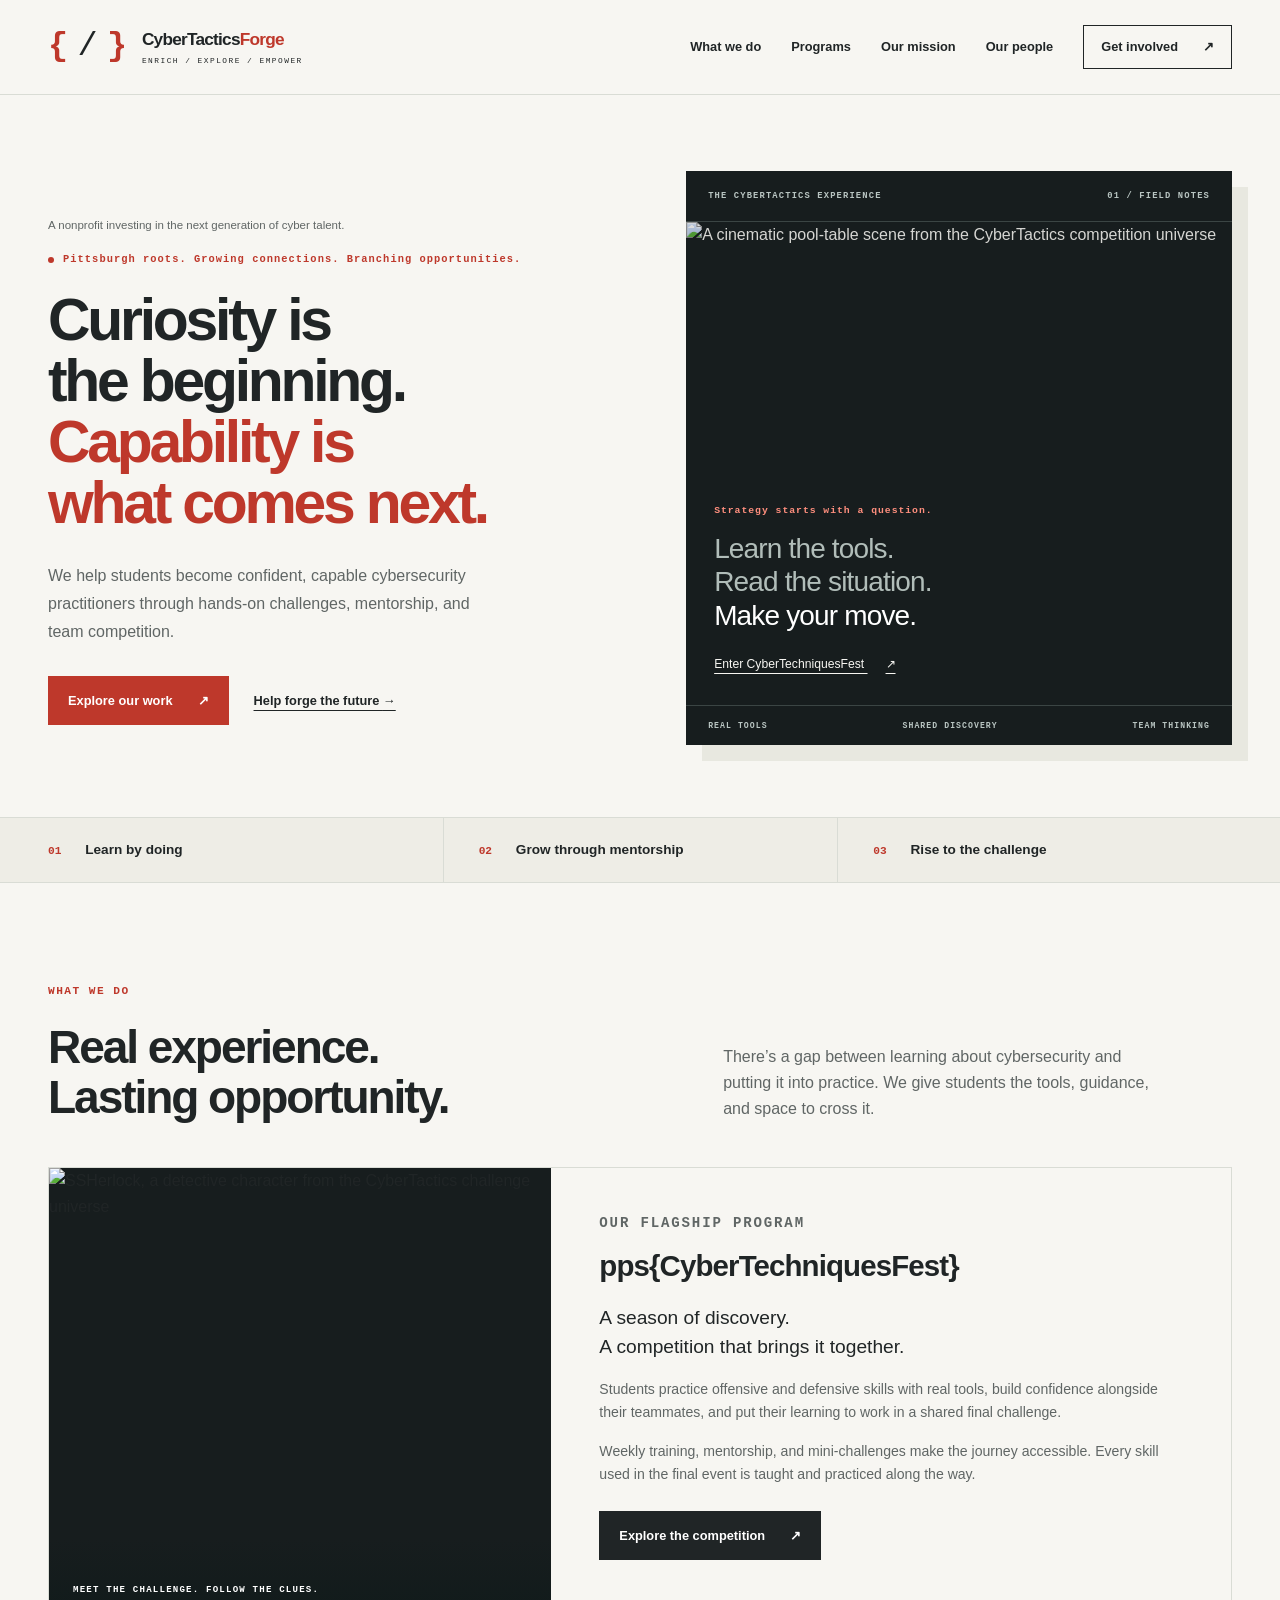
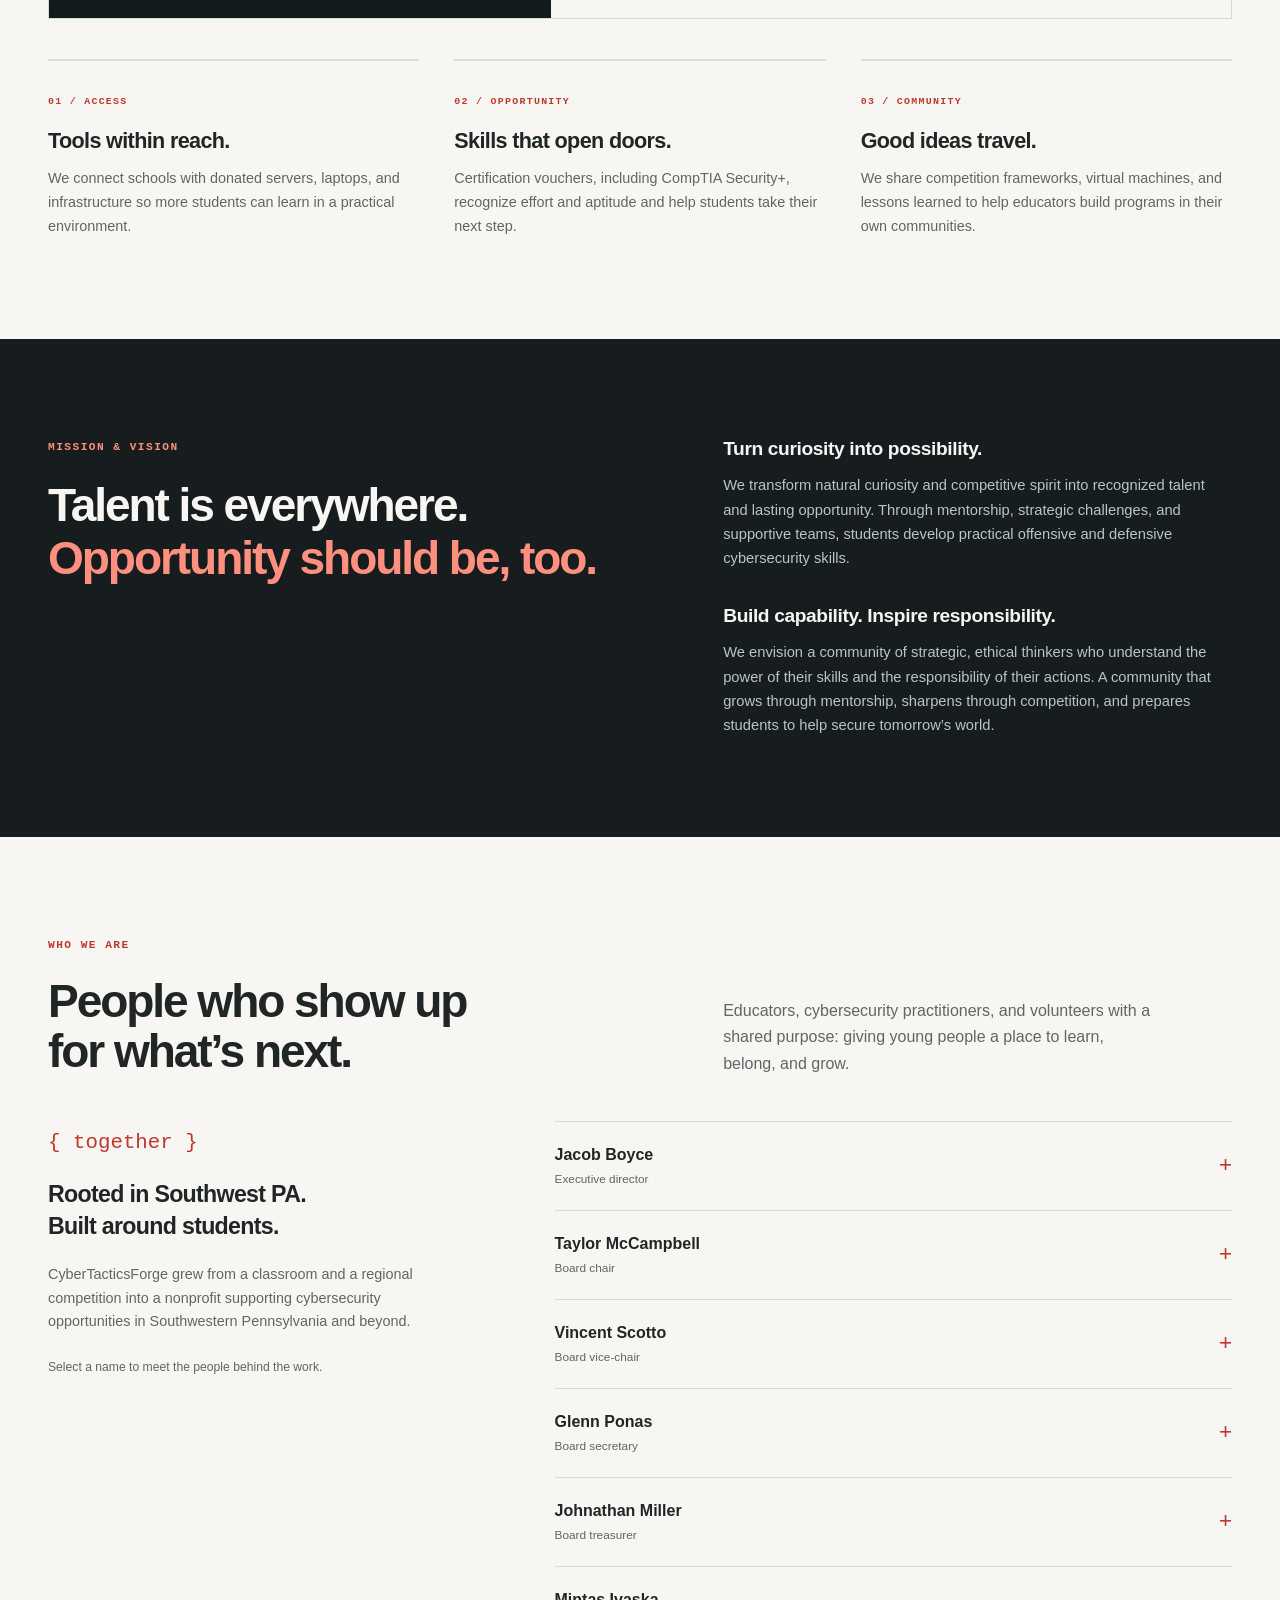
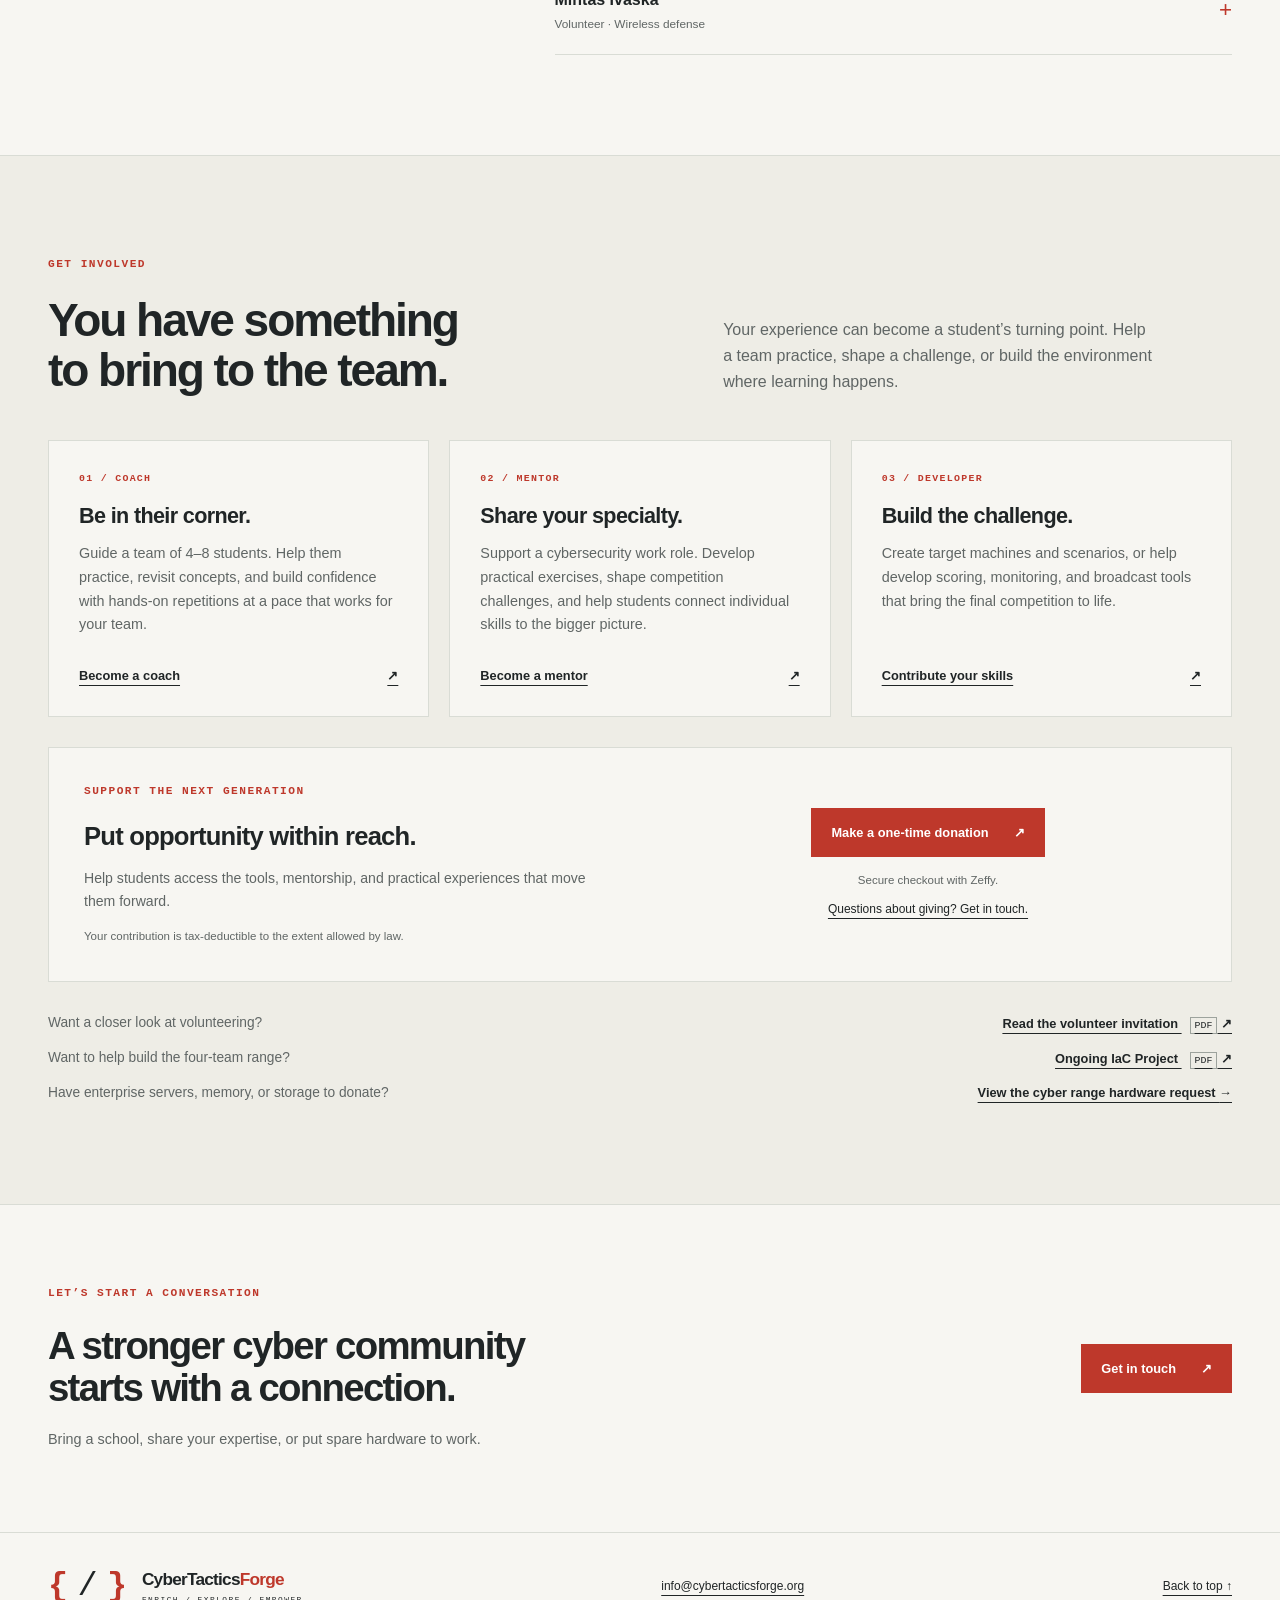
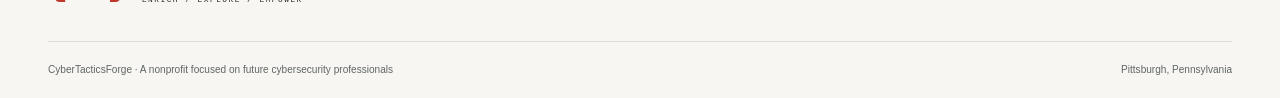
==== commit 108e41e5: "Add cyber range hardware donation page" ====
--- a/index.html
+++ b/index.html
@@ -481,6 +481,13 @@
               <span aria-hidden="true">↗</span></a
             >
           </div>
+          <div class="invitation">
+            <p>Have enterprise servers, memory, or storage to donate?</p>
+            <a class="text-link" href="/hardware/"
+              >View the cyber range hardware request
+              <span aria-hidden="true">→</span></a
+            >
+          </div>
         </div>
       </section>
       <section aria-labelledby="contact-title" class="contact wrap">
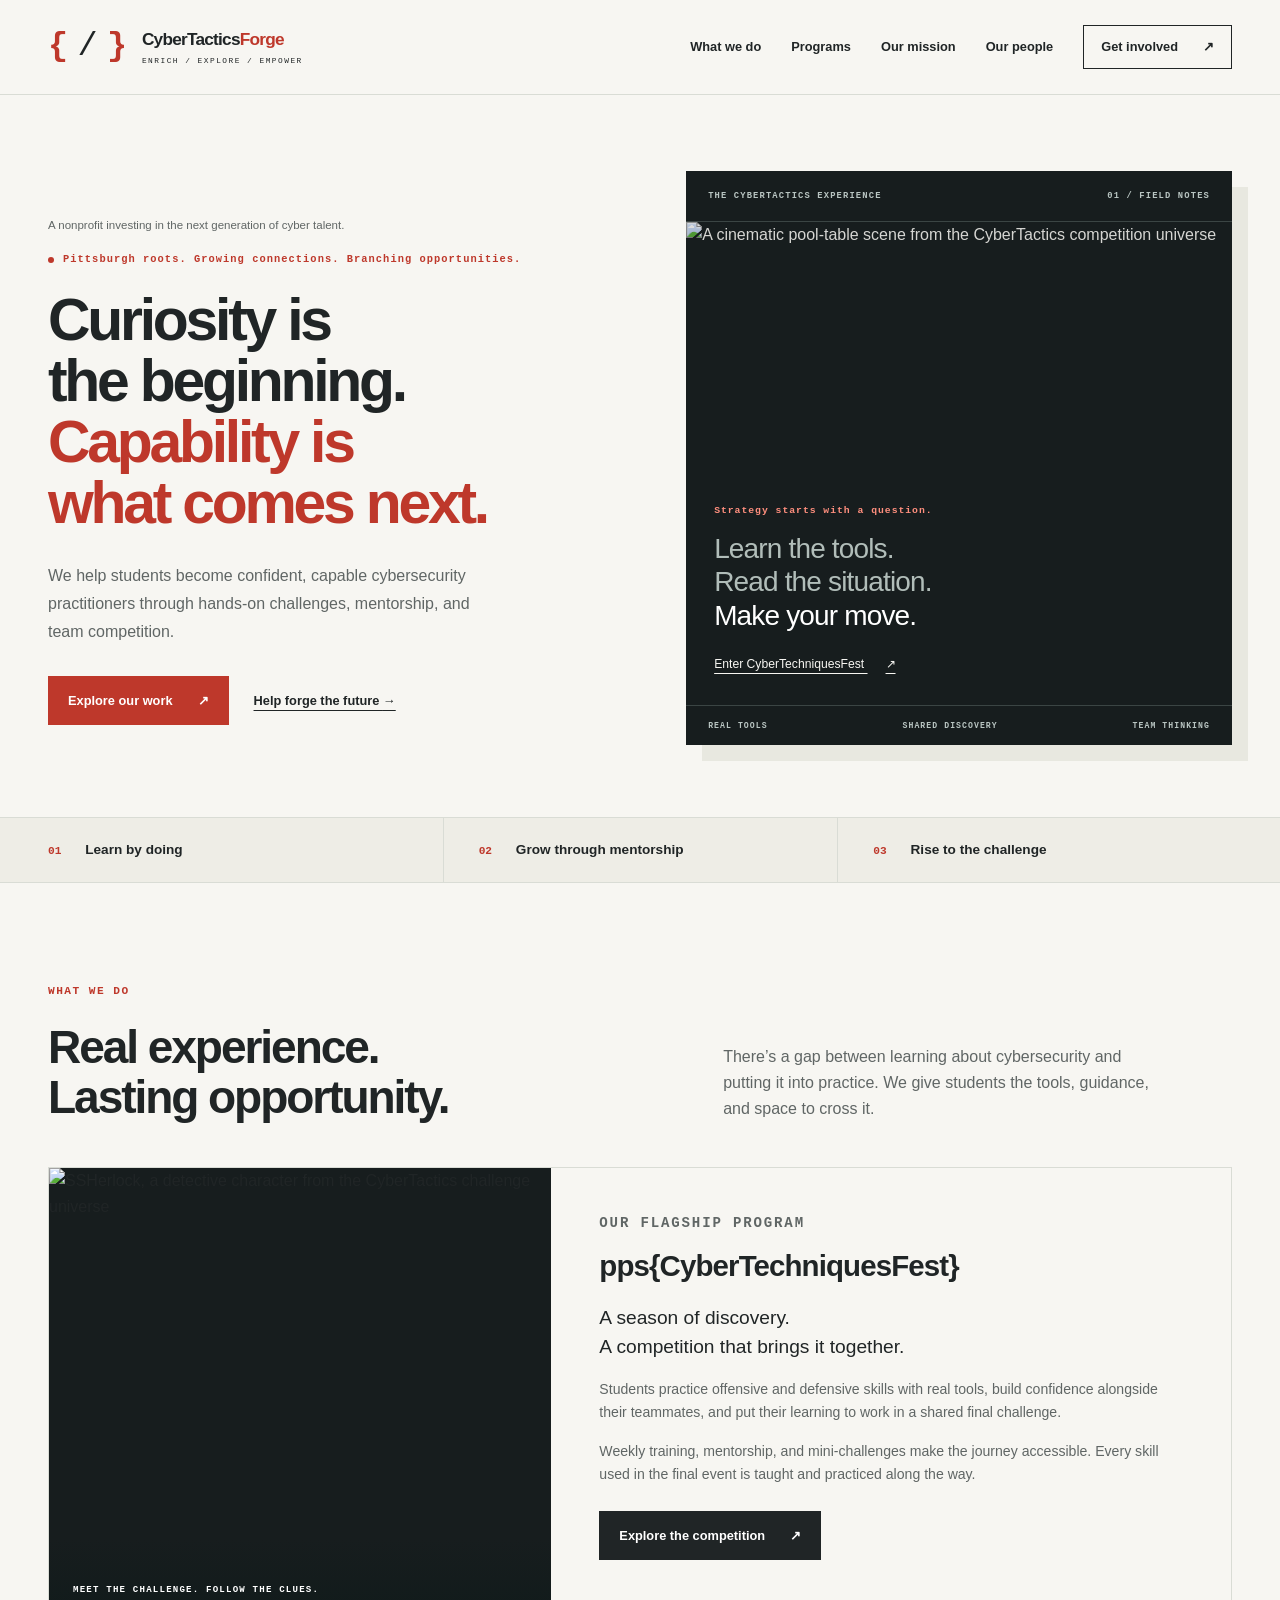
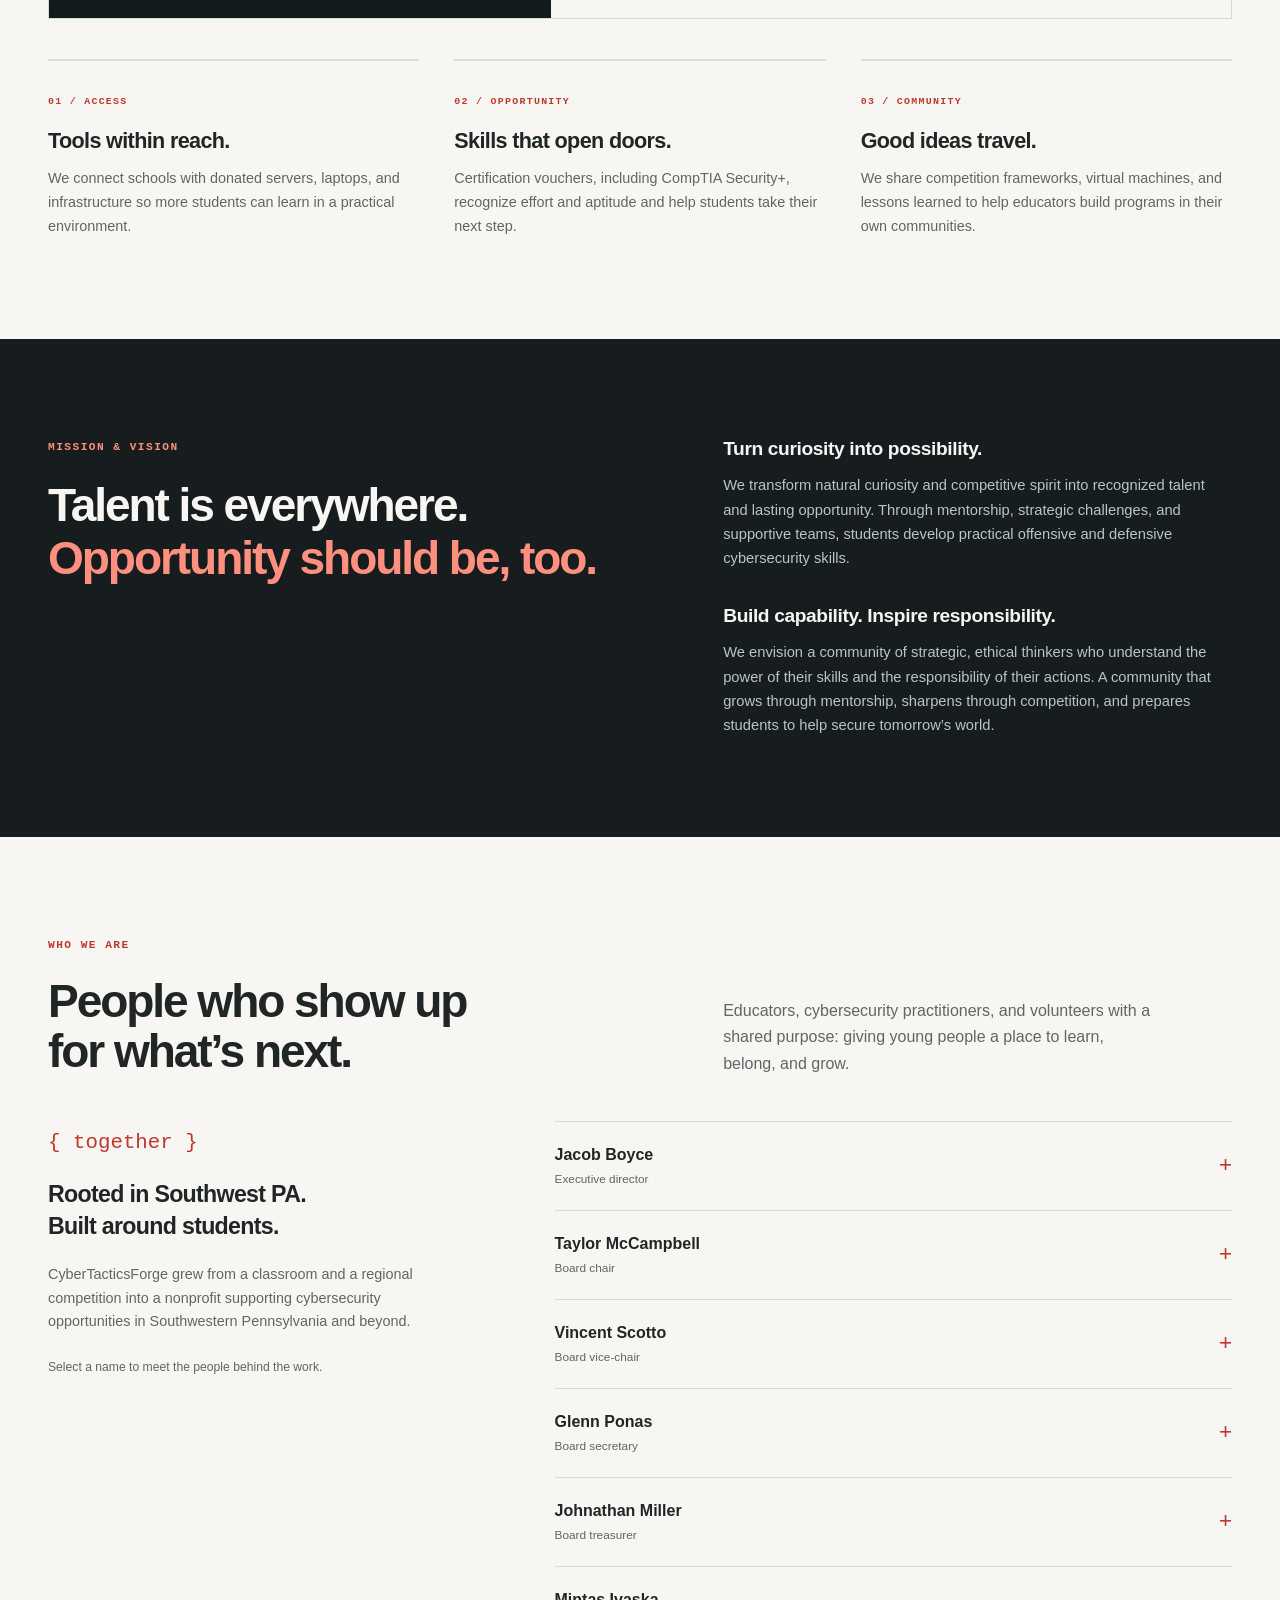
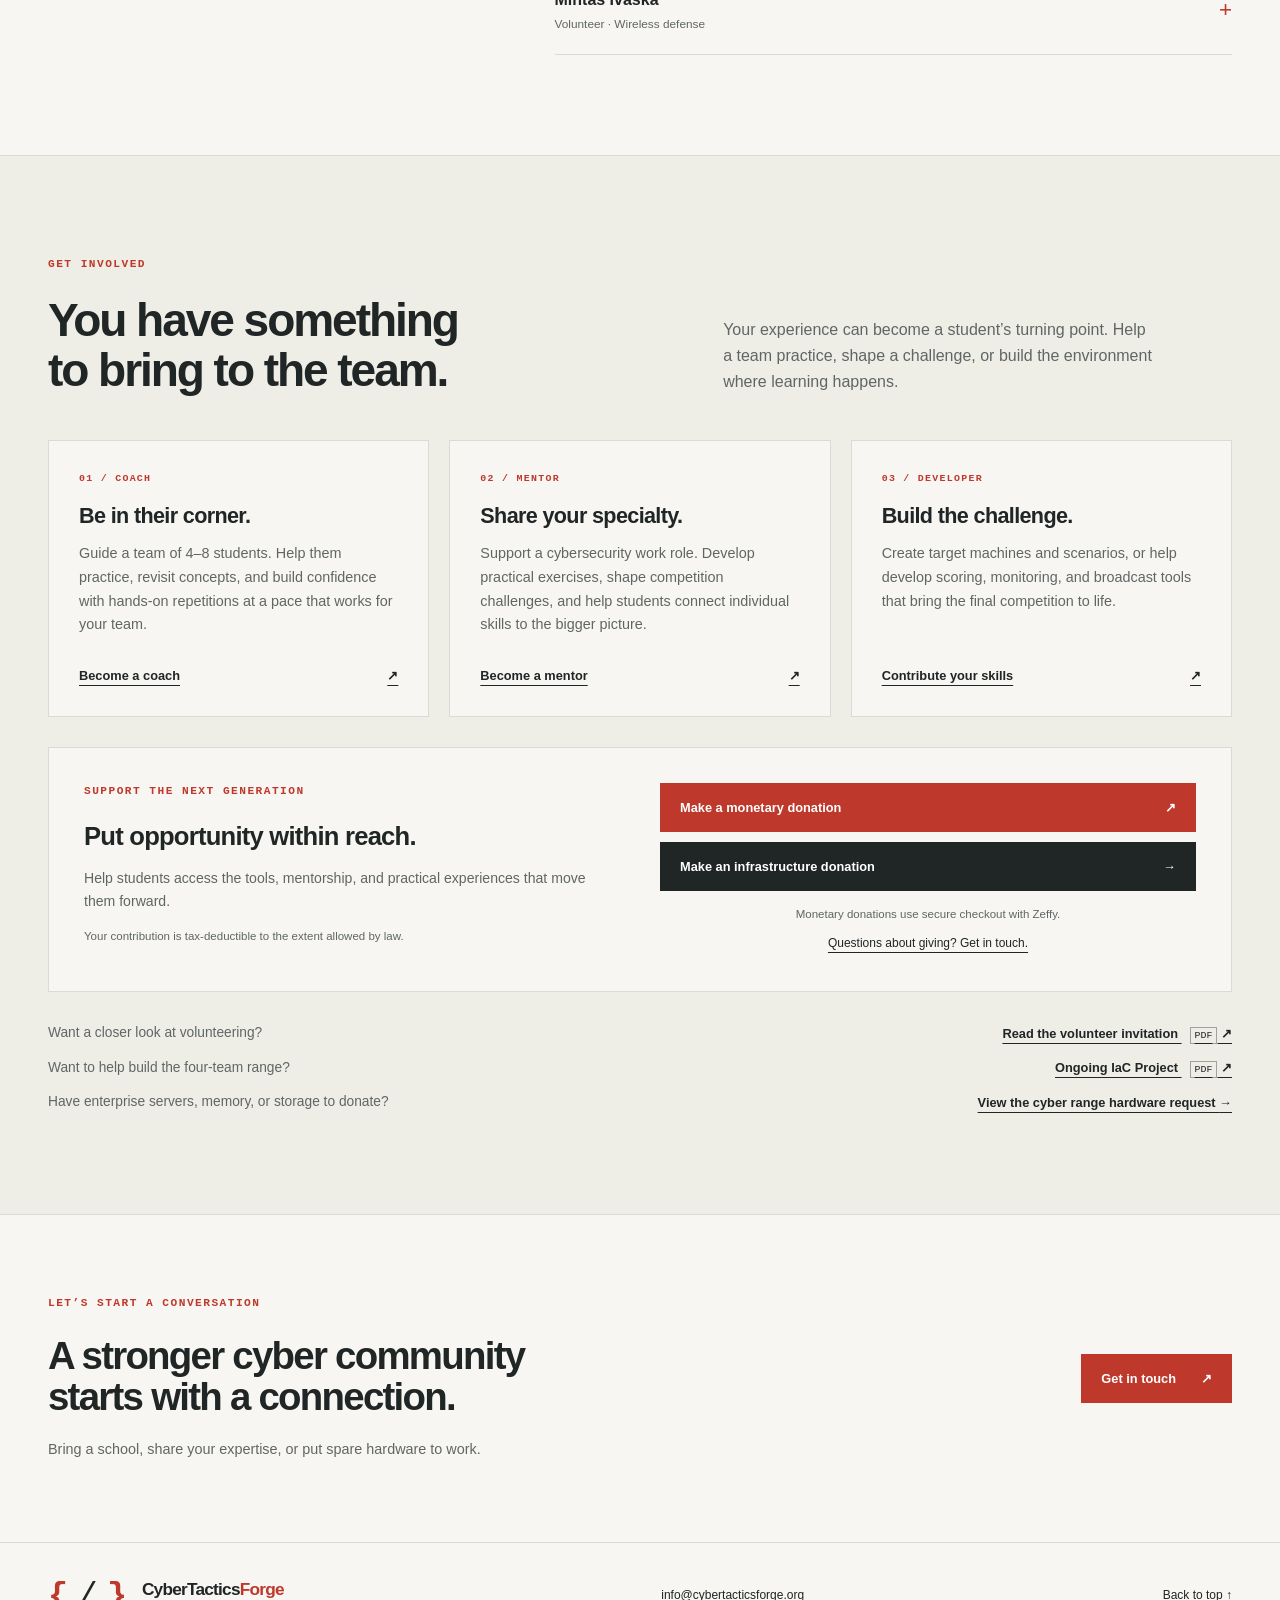
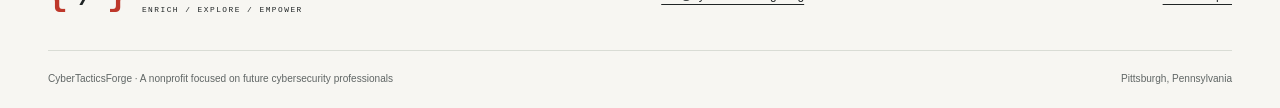
==== commit 52c04d35: "Add infrastructure donation link to homepage" ====
--- a/index.html
+++ b/index.html
@@ -450,12 +450,21 @@
               </p>
             </div>
             <div class="donation-action">
-              <a
-                class="button primary"
-                href="https://www.zeffy.com/en-US/donation-form/help-forge-the-future"
-                >Make a one-time donation <span aria-hidden="true">↗</span></a
-              >
-              <p class="donation-note">Secure checkout with Zeffy.</p>
+              <div class="donation-buttons">
+                <a
+                  class="button primary"
+                  href="https://www.zeffy.com/en-US/donation-form/help-forge-the-future"
+                  >Make a monetary donation
+                  <span aria-hidden="true">↗</span></a
+                >
+                <a class="button dark" href="/hardware/"
+                  >Make an infrastructure donation
+                  <span aria-hidden="true">→</span></a
+                >
+              </div>
+              <p class="donation-note">
+                Monetary donations use secure checkout with Zeffy.
+              </p>
               <a
                 class="giving-question"
                 href="mailto:info@cybertacticsforge.org?subject=Supporting%20CyberTacticsForge"
--- a/index.css
+++ b/index.css
@@ -933,6 +933,16 @@
 .donation-action > a {
   font-size: 0.75rem;
 }
+.donation-buttons {
+  display: flex;
+  flex-direction: column;
+  align-items: stretch;
+  gap: 10px;
+}
+.donation-buttons .button {
+  width: 100%;
+  text-align: left;
+}
 .menu-toggle {
   display: none !important;
 }
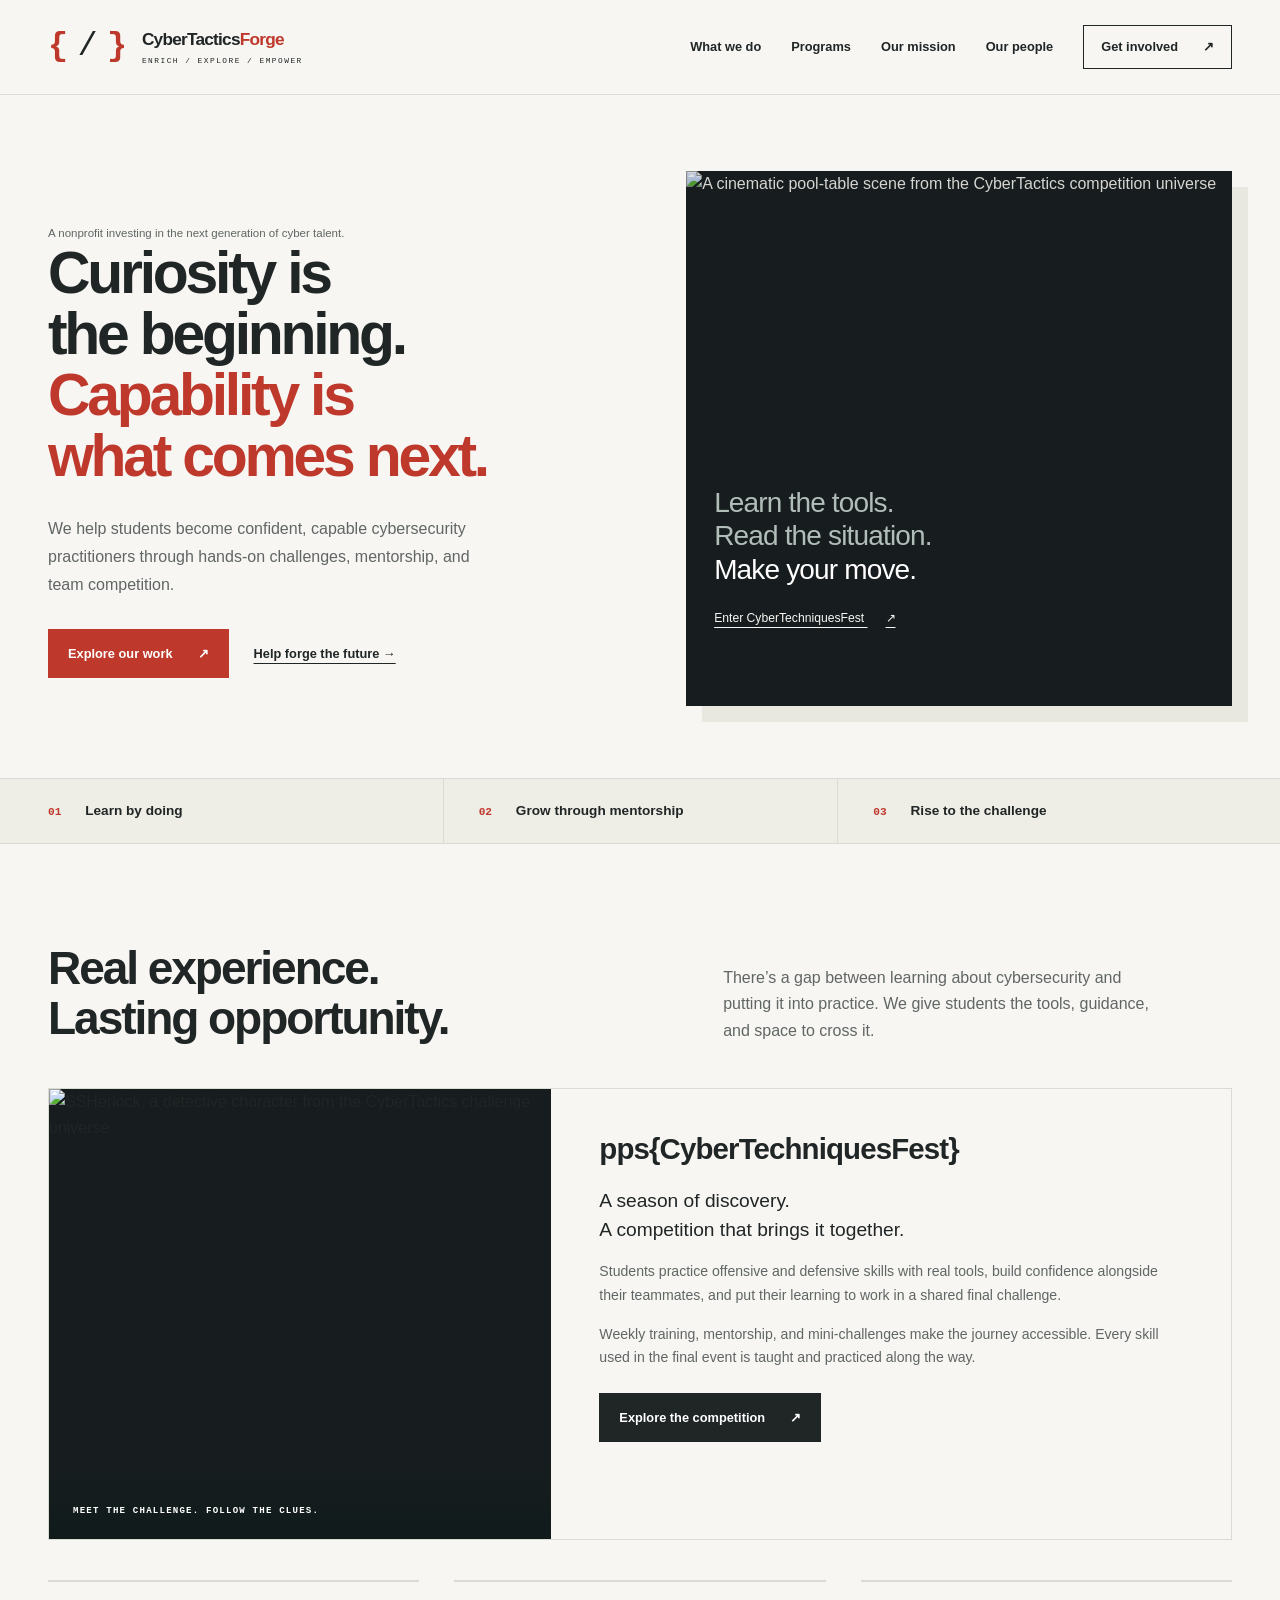
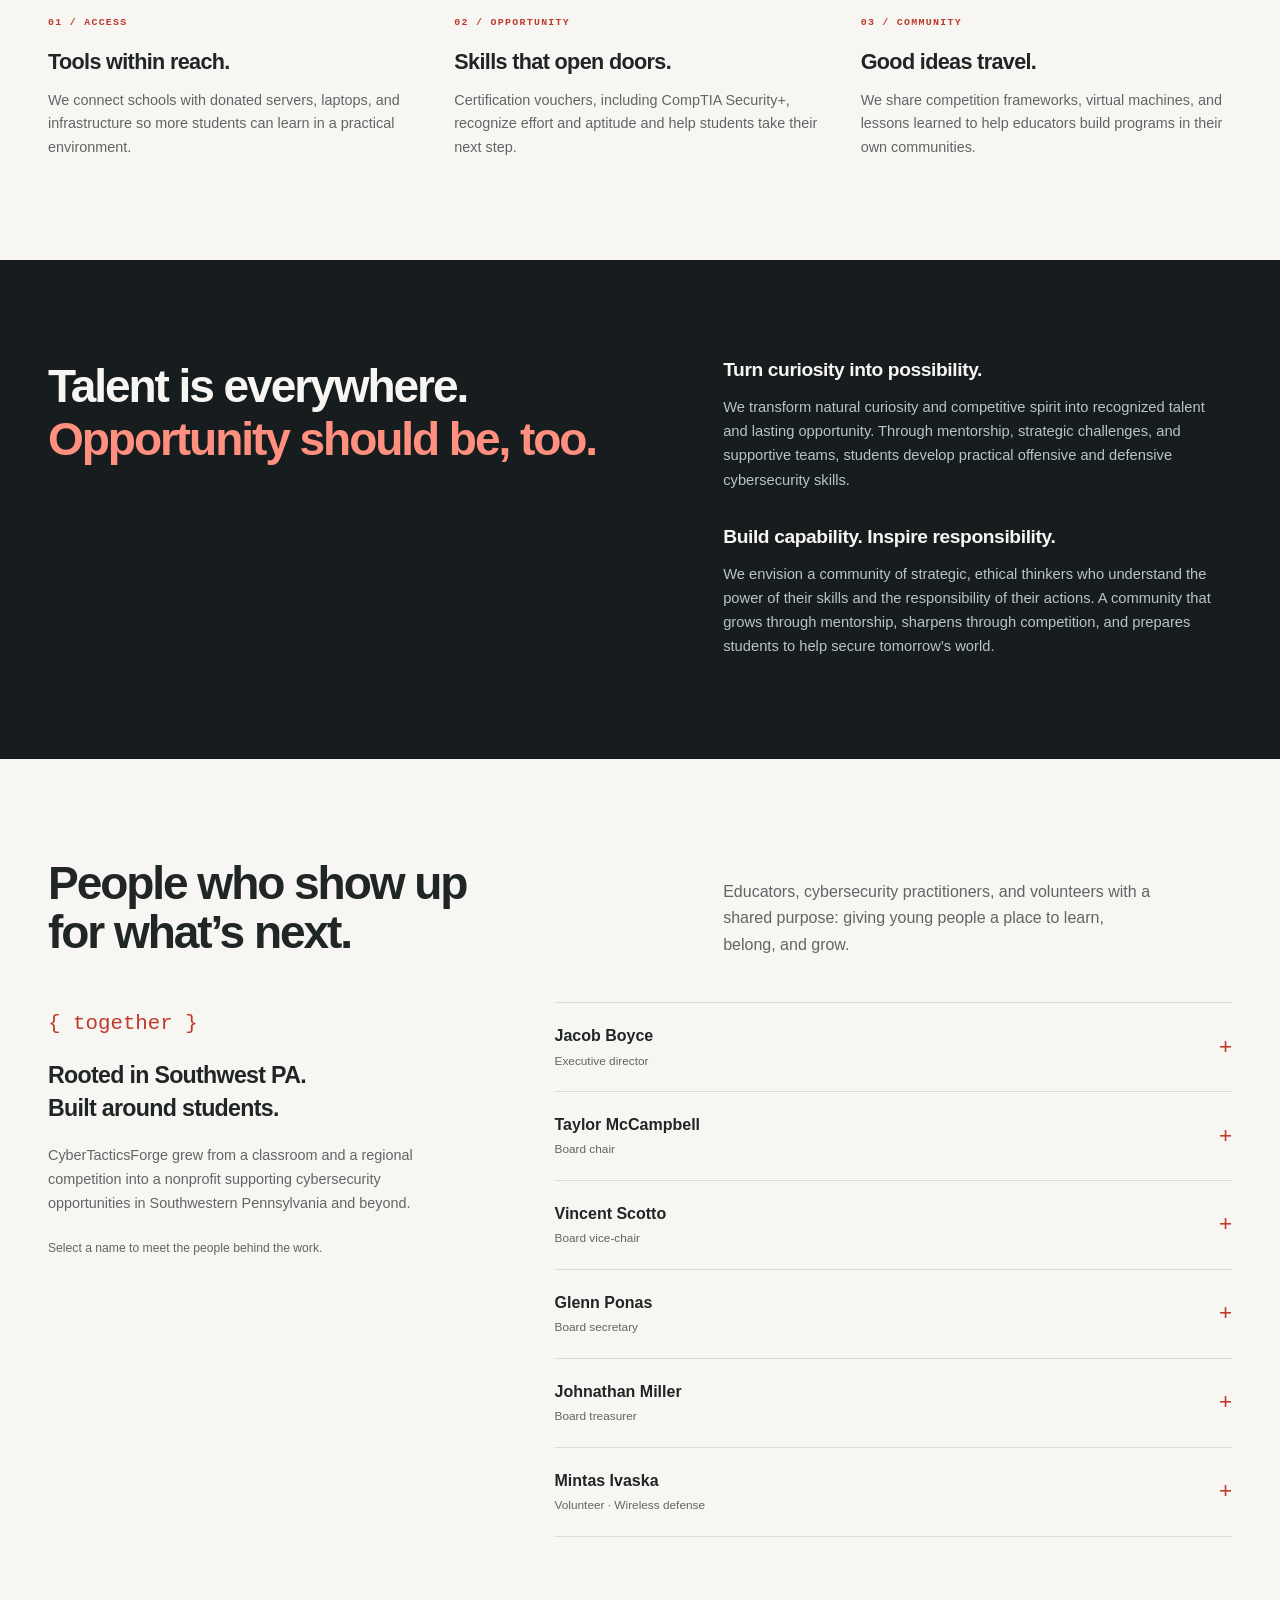
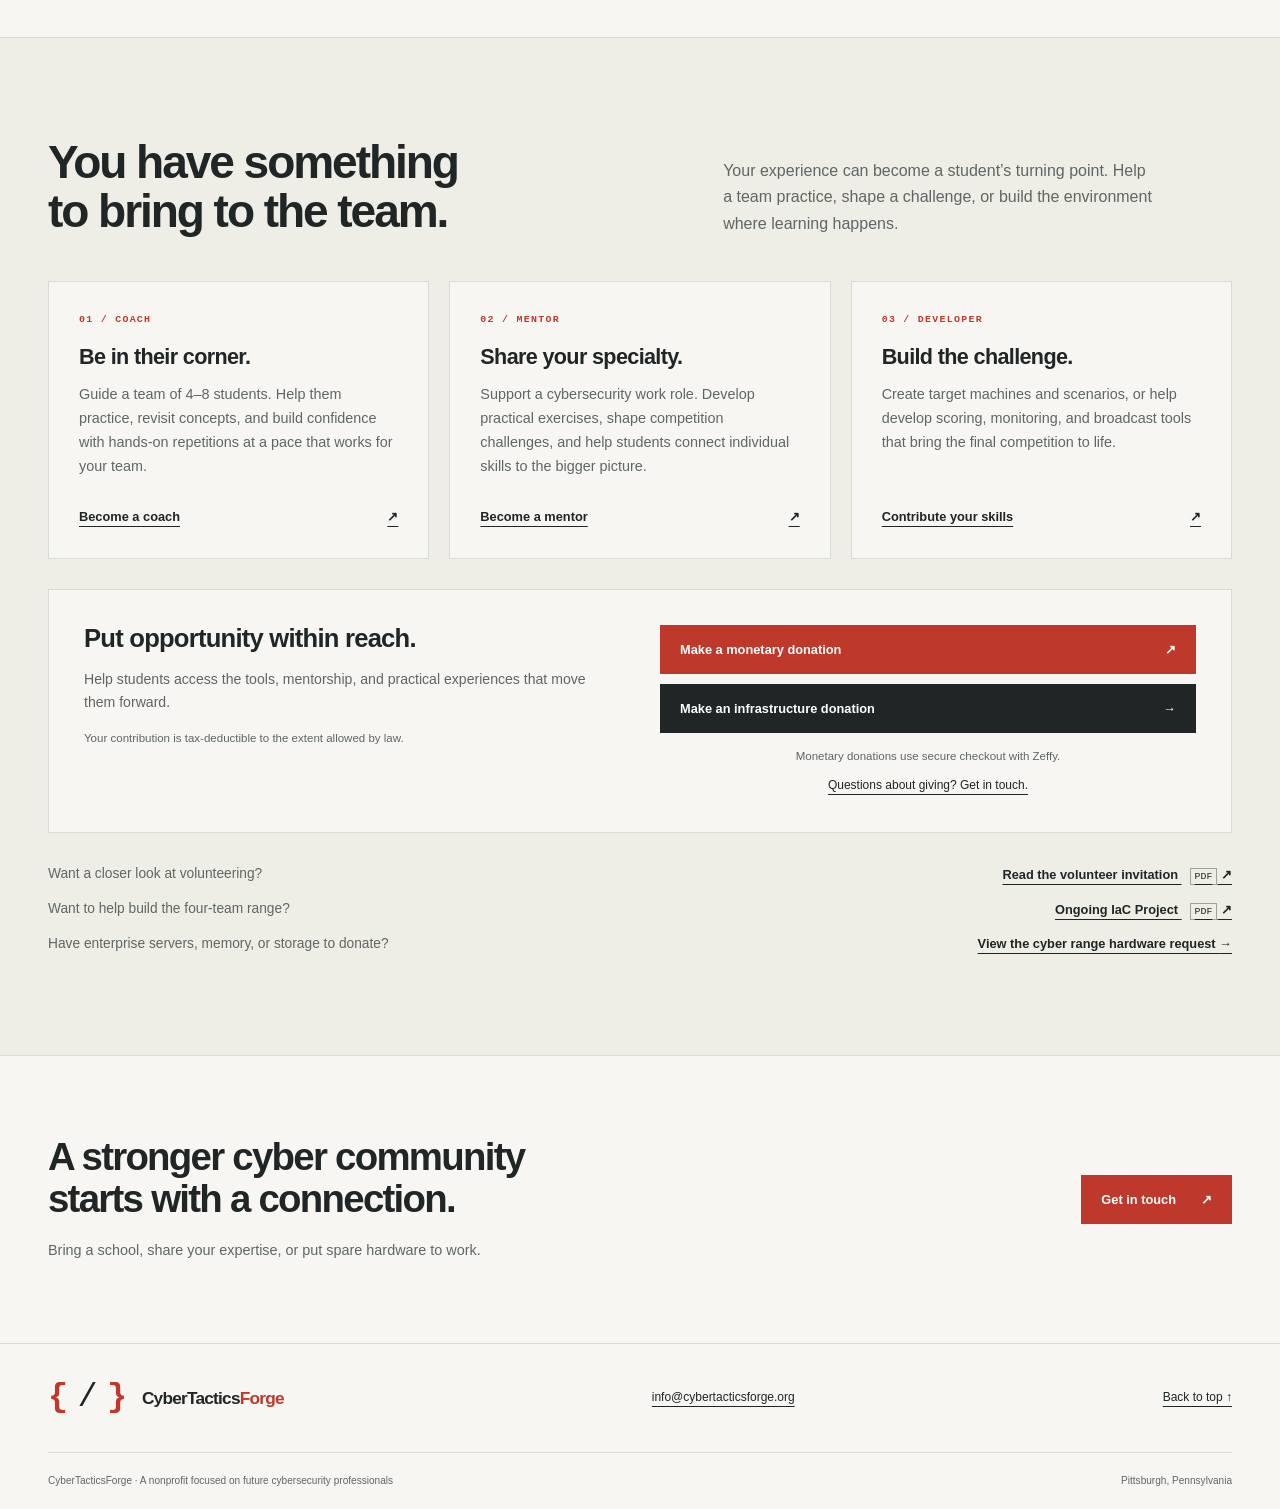
==== commit ef19d494: "Remove eyebrows" ====
--- a/index.html
+++ b/index.html
@@ -55,9 +55,6 @@
             <p class="hero-note">
               A nonprofit investing in the next generation of cyber talent.
             </p>
-            <p class="eyebrow">
-              <span class="signal"></span> Pittsburgh roots. Growing connections. Branching opportunities.
-            </p>
             <h1 id="hero-title">
               Curiosity is<br />the beginning.<br /><em
                 >Capability is<br />what comes next.</em
@@ -77,10 +74,6 @@
             </div>
           </div>
           <div class="hero-visual">
-            <div class="visual-top">
-              <span>THE CYBERTACTICS EXPERIENCE</span
-              ><span aria-hidden="true">01 / FIELD NOTES</span>
-            </div>
             <img
               alt="A cinematic pool-table scene from the CyberTactics competition universe"
               fetchpriority="high"
@@ -89,8 +82,7 @@
               width="1200"
             />
             <div class="visual-caption">
-              <span class="eyebrow">Strategy starts with a question.</span>
-              <p>
+				<p><br />
                 Learn the tools.<br />Read the situation.<br /><strong
                   >Make your move.</strong
                 >
@@ -98,10 +90,6 @@
               <a href="https://jboyce1.github.io/ppsCTF"
                 >Enter CyberTechniquesFest <span aria-hidden="true">↗</span></a
               >
-            </div>
-            <div class="visual-bottom">
-              <span>REAL TOOLS</span><span>SHARED DISCOVERY</span
-              ><span>TEAM THINKING</span>
             </div>
           </div>
         </div>
@@ -116,7 +104,6 @@
       <section aria-labelledby="work-title" class="section wrap" id="whatwedo">
         <div class="section-heading">
           <div>
-            <p class="eyebrow">WHAT WE DO</p>
             <h2 id="work-title">Real experience.<br />Lasting opportunity.</h2>
           </div>
           <p>
@@ -136,7 +123,6 @@
             /><span>MEET THE CHALLENGE. FOLLOW THE CLUES.</span>
           </div>
           <div class="feature-copy">
-            <p class="eyebrow">OUR FLAGSHIP PROGRAM</p>
             <h3>pps{CyberTechniquesFest}</h3>
             <p class="lead">
               A season of discovery.<br />A competition that brings it together.
@@ -191,7 +177,6 @@
       >
         <div class="wrap mission-grid">
           <div>
-            <p class="eyebrow">MISSION &amp; VISION</p>
             <h2 id="mission-title">
               Talent is everywhere.<br /><em>Opportunity should be, too.</em>
             </h2>
@@ -222,7 +207,6 @@
       >
         <div class="section-heading">
           <div>
-            <p class="eyebrow">WHO WE ARE</p>
             <h2 id="people-title">People who show up<br />for what’s next.</h2>
           </div>
           <p>
@@ -384,7 +368,6 @@
         <div class="wrap">
           <div class="section-heading">
             <div>
-              <p class="eyebrow">GET INVOLVED</p>
               <h2 id="involve-title">
                 You have something<br />to bring to the team.
               </h2>
@@ -438,7 +421,6 @@
           </div>
           <div class="donation" id="support">
             <div>
-              <p class="eyebrow">SUPPORT THE NEXT GENERATION</p>
               <h3>Put opportunity within reach.</h3>
               <p>
                 Help students access the tools, mentorship, and practical
@@ -501,7 +483,6 @@
       </section>
       <section aria-labelledby="contact-title" class="contact wrap">
         <div>
-          <p class="eyebrow">LET’S START A CONVERSATION</p>
           <h2 id="contact-title">
             A stronger cyber community<br />starts with a connection.
           </h2>
@@ -520,7 +501,7 @@
           ><span aria-hidden="true" class="brand-mark">{<b> / </b>}</span
           ><span
             >CyberTactics<span class="brand-forge">Forge</span
-            ><small>ENRICH / EXPLORE / EMPOWER</small></span
+            ></span
           ></a
         ><a href="mailto:info@cybertacticsforge.org"
           >info@cybertacticsforge.org</a
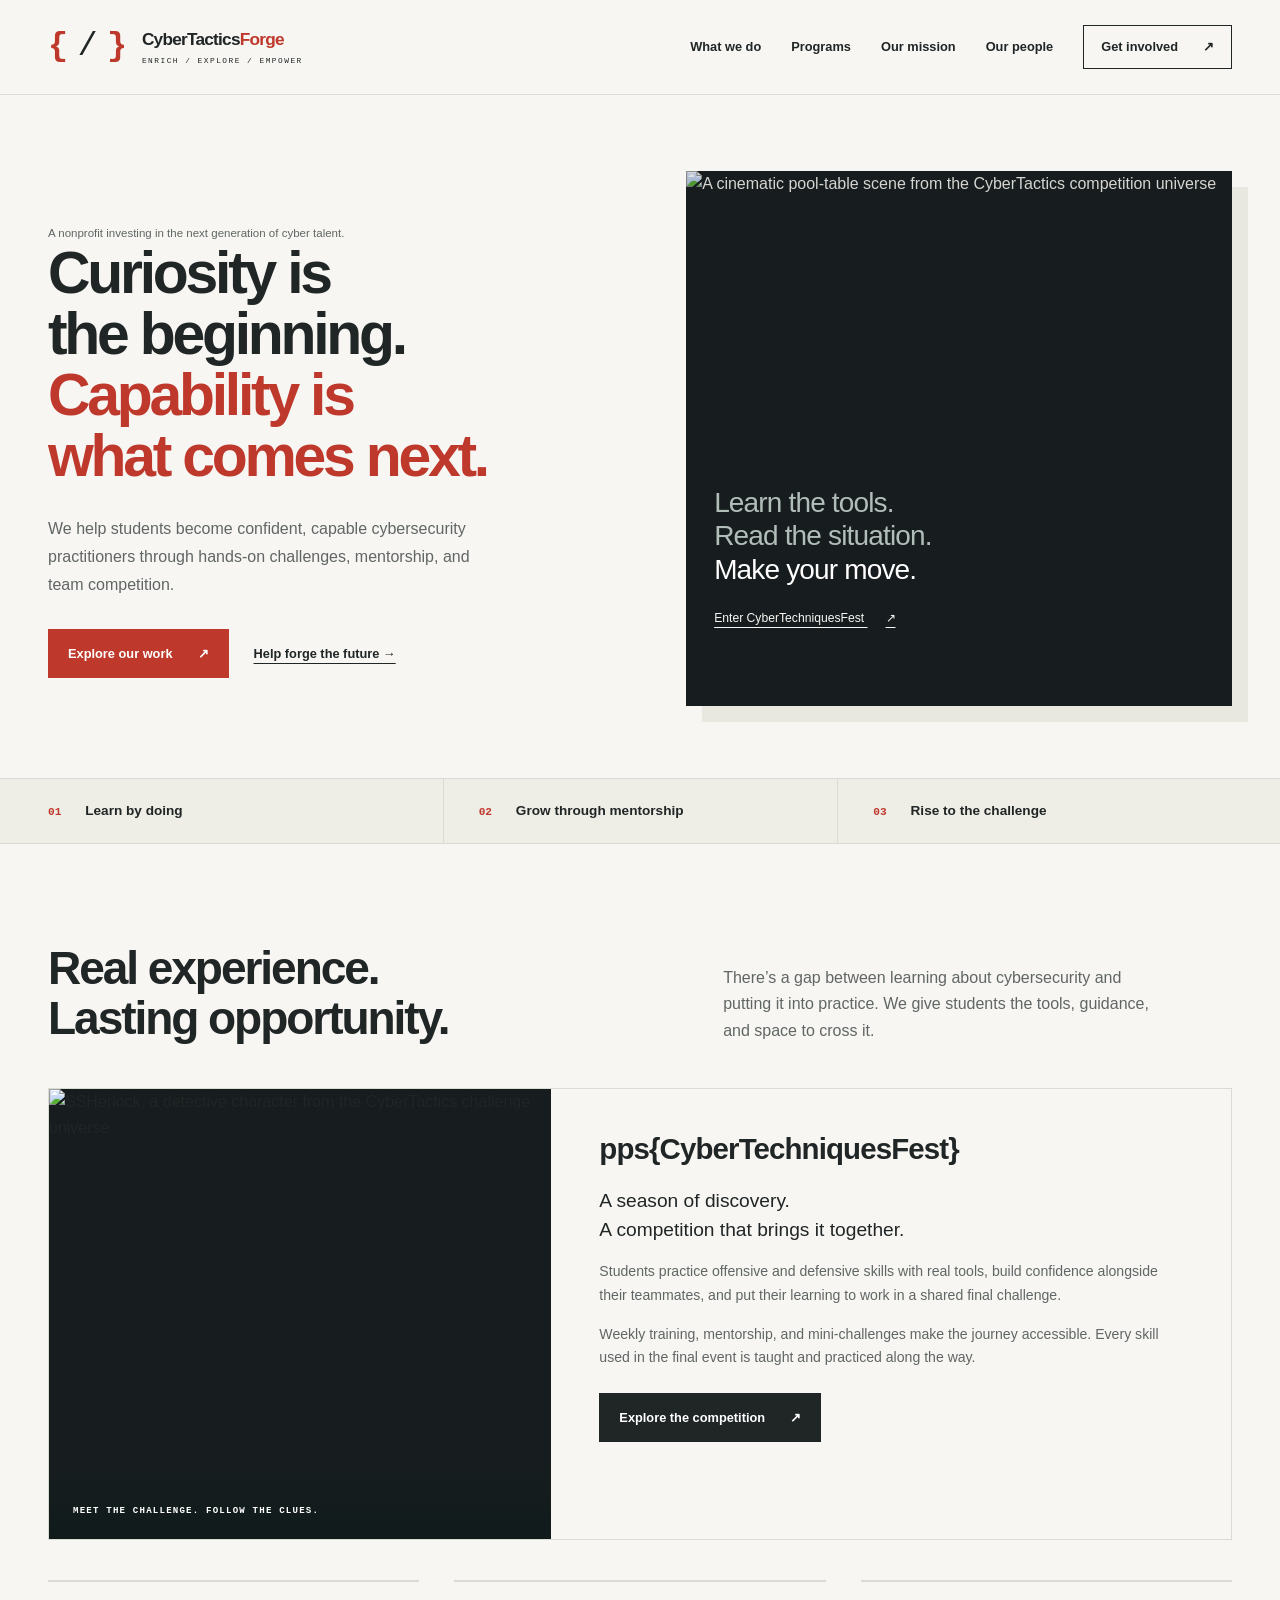
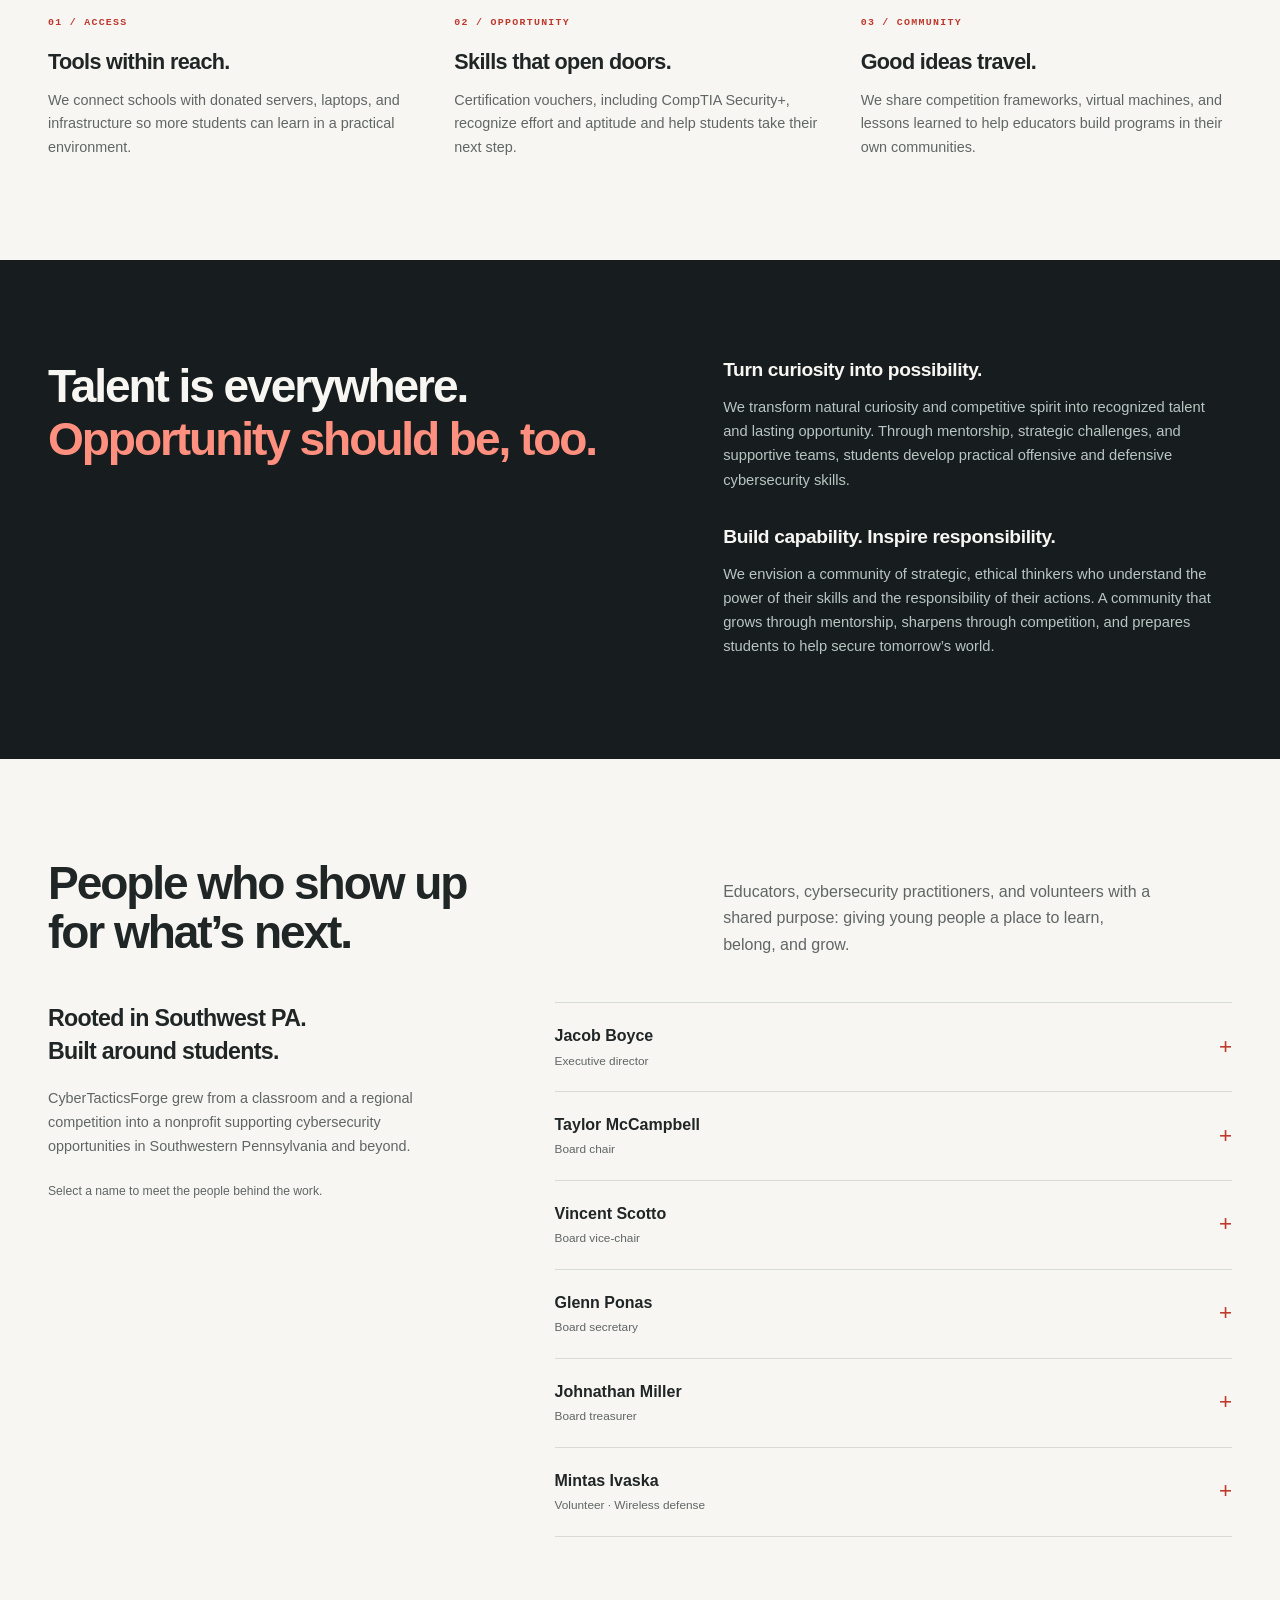
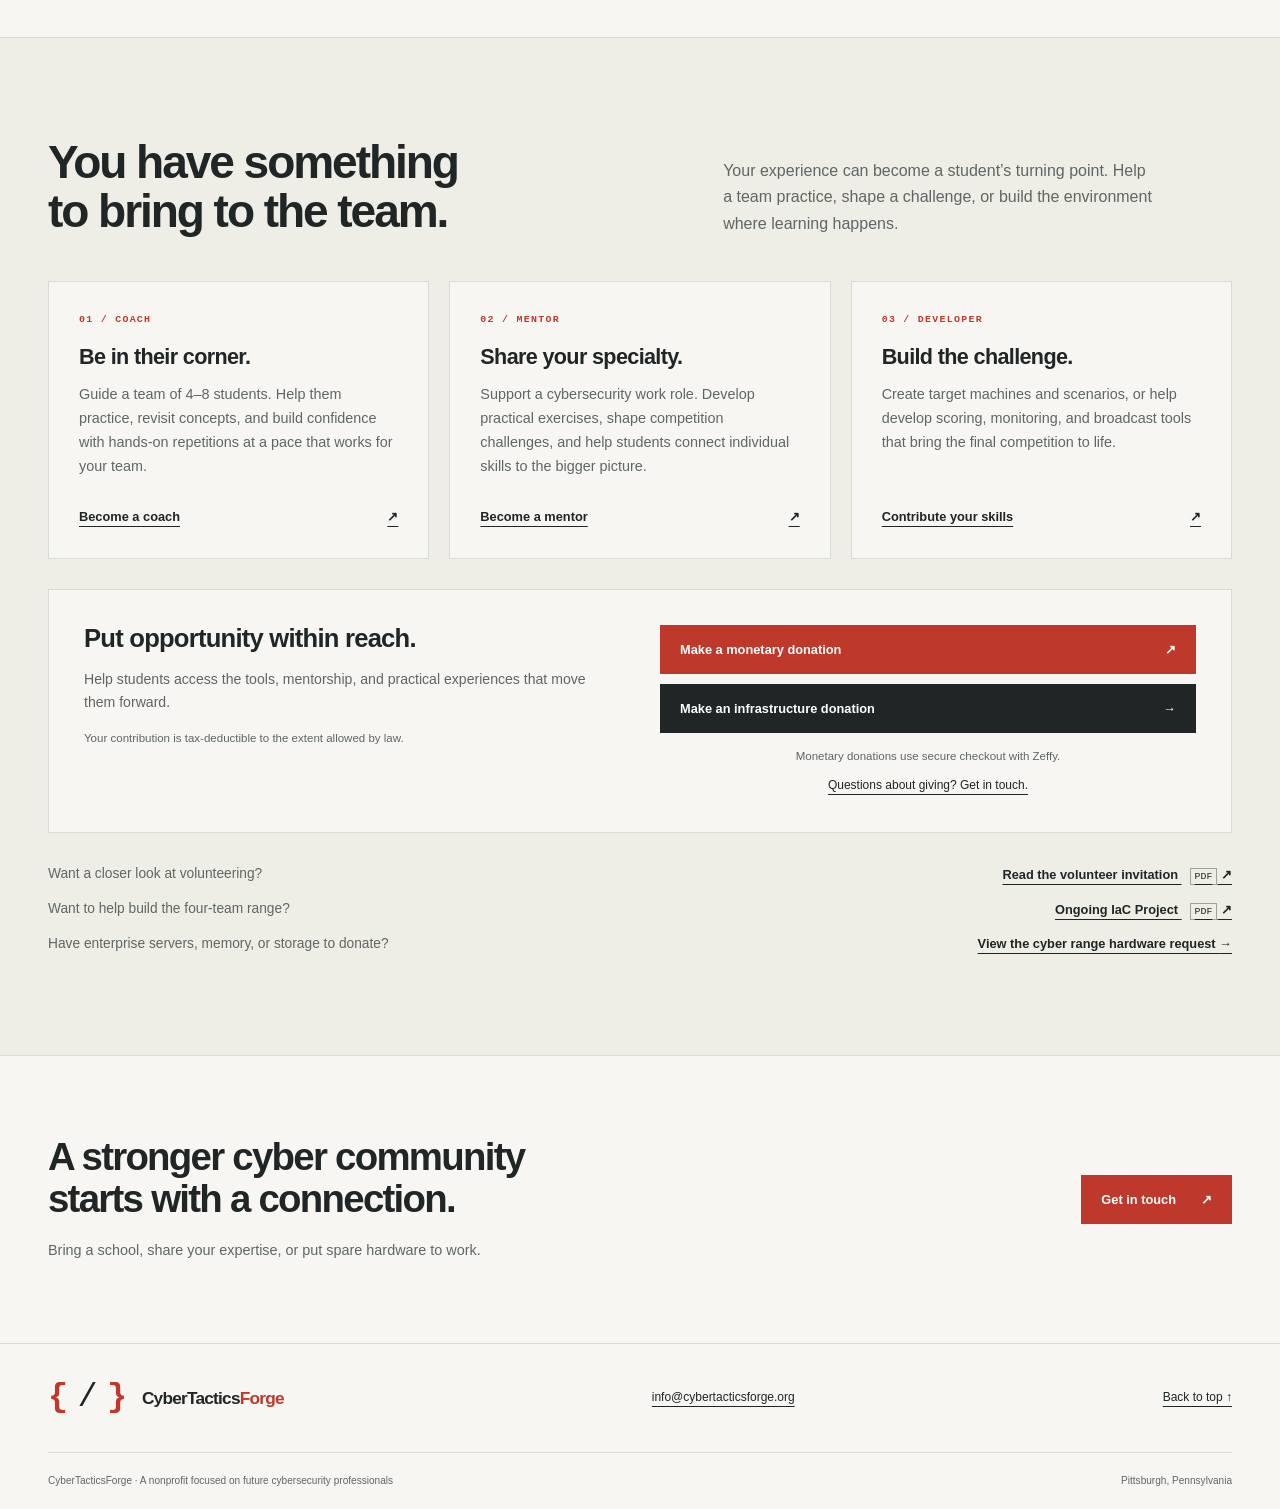
==== commit 2f554916: "Remove more unnecessary text" ====
--- a/index.html
+++ b/index.html
@@ -216,7 +216,6 @@
         </div>
         <div class="people-layout">
           <aside>
-            <span aria-hidden="true" class="section-number">{ together }</span>
             <h3>Rooted in Southwest PA.<br />Built around students.</h3>
             <p>
               CyberTacticsForge grew from a classroom and a regional competition
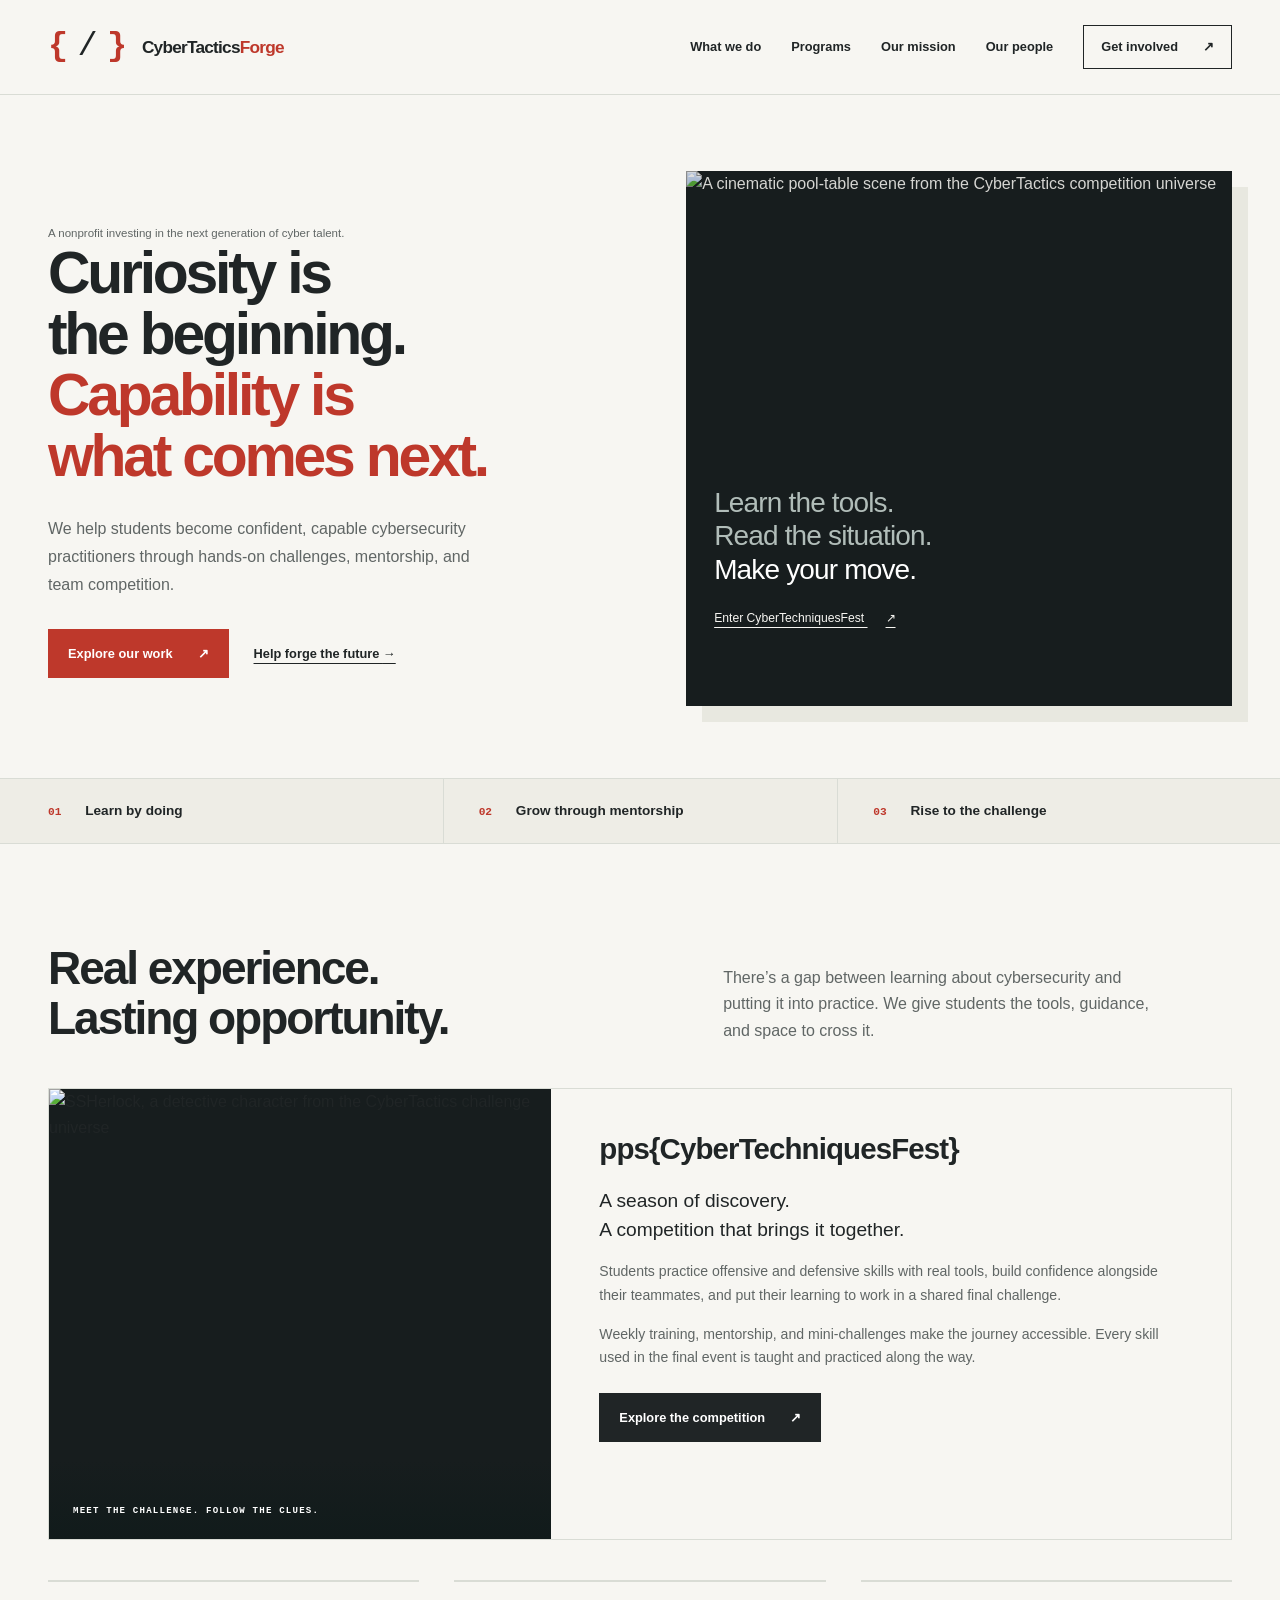
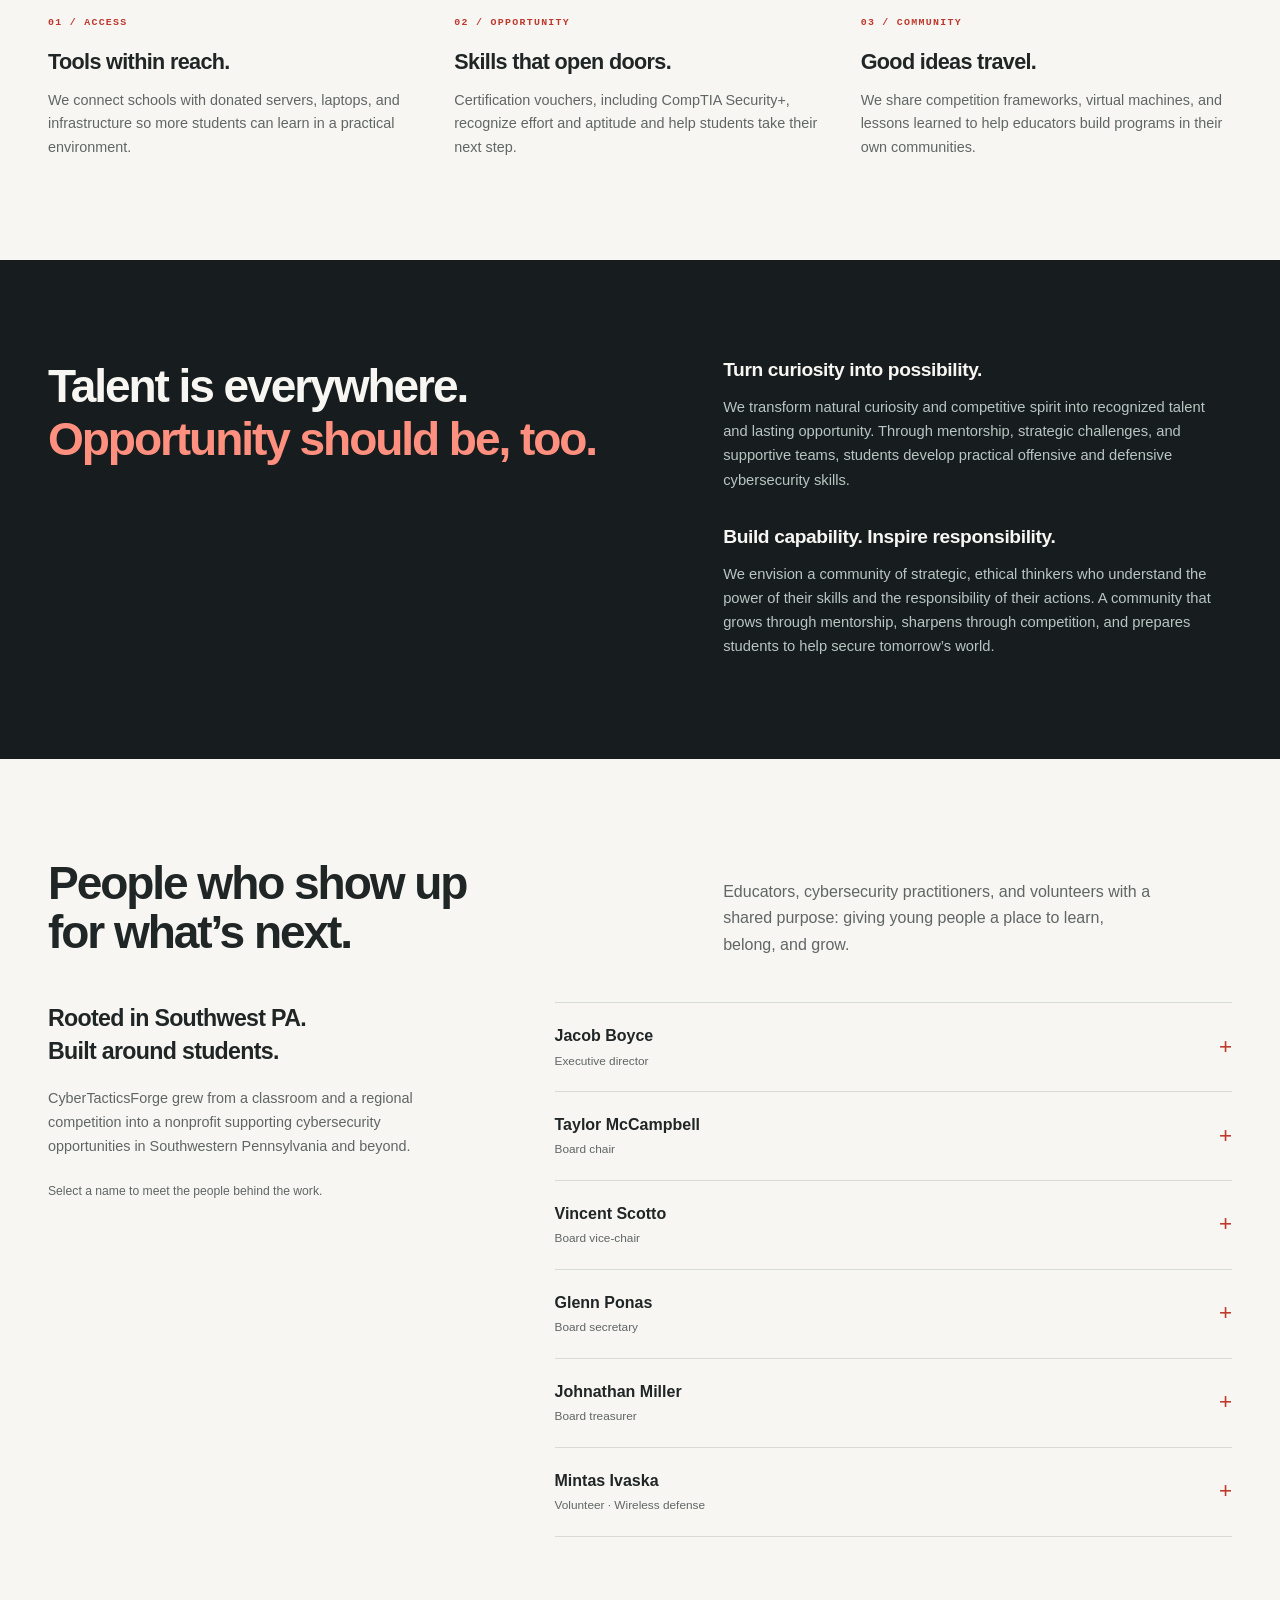
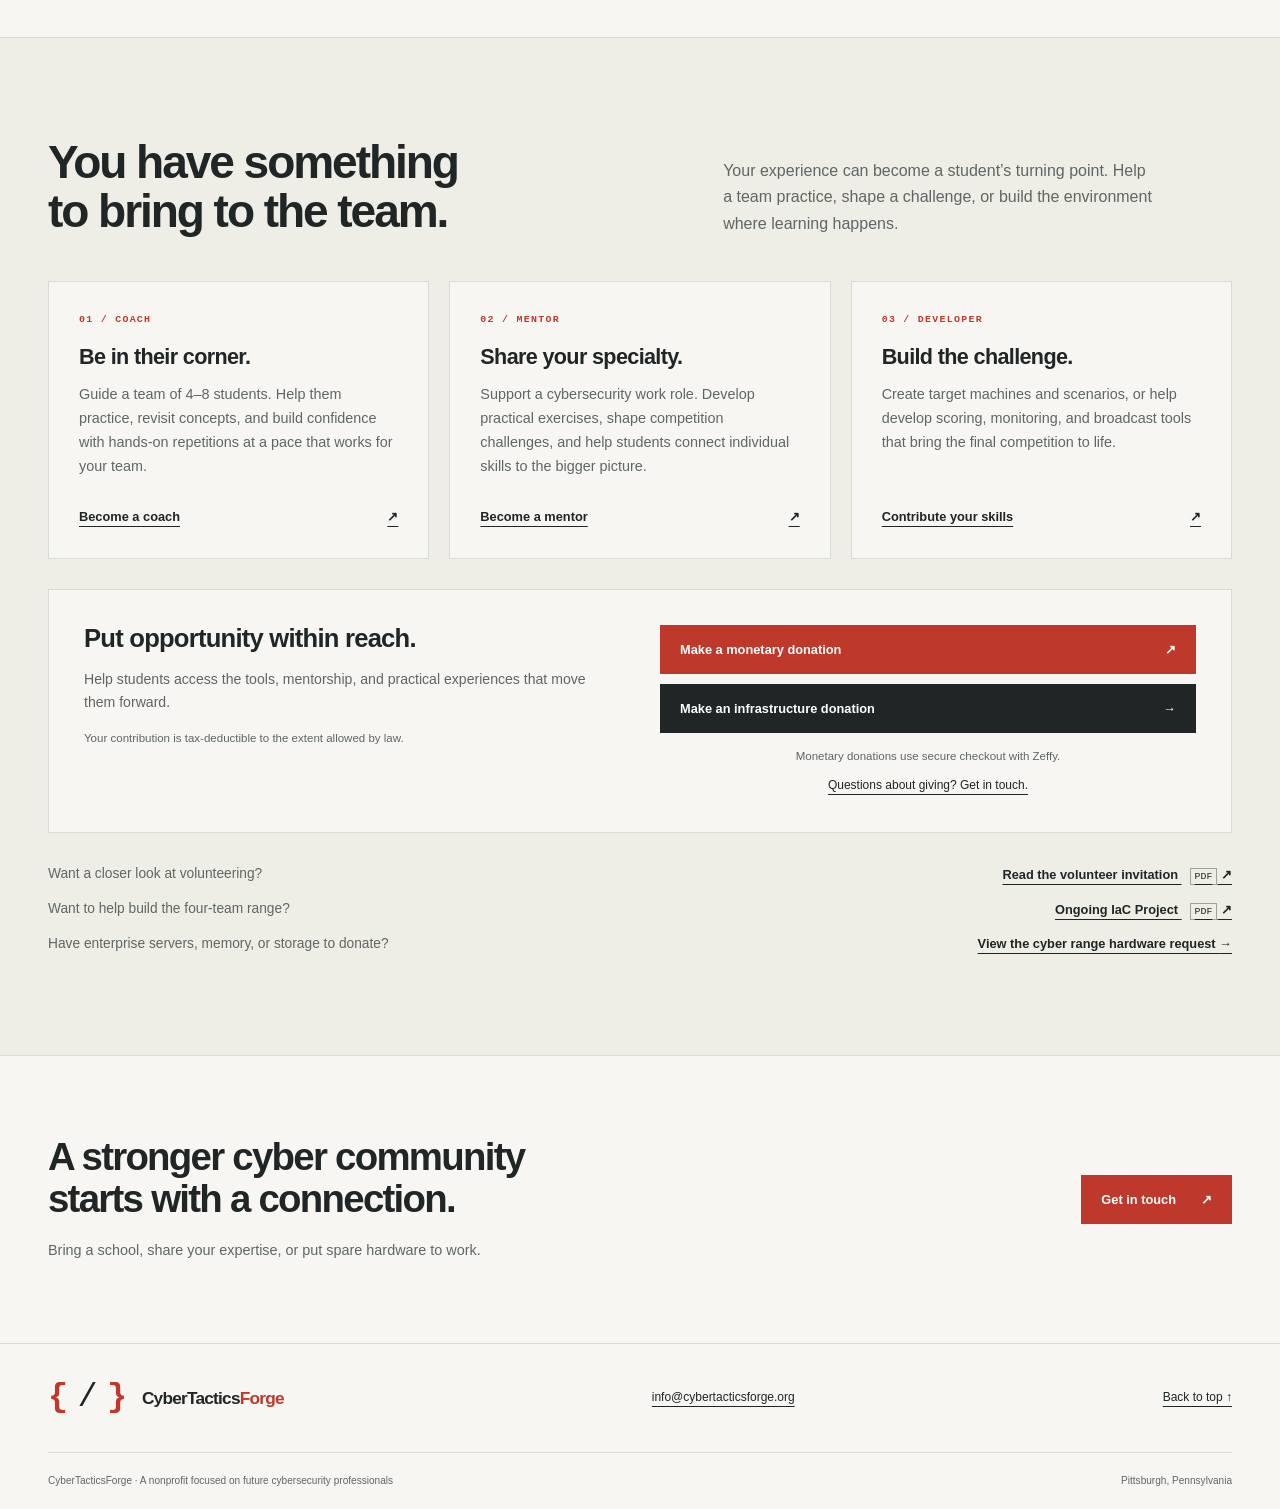
==== commit a05d3f15: "Fix slogan" ====
--- a/index.html
+++ b/index.html
@@ -26,7 +26,7 @@
           ><span aria-hidden="true" class="brand-mark">{<b> / </b>}</span
           ><span
             >CyberTactics<span class="brand-forge">Forge</span
-            ><small>ENRICH / EXPLORE / EMPOWER</small></span
+            ></span
           ></a
         >
         <button
